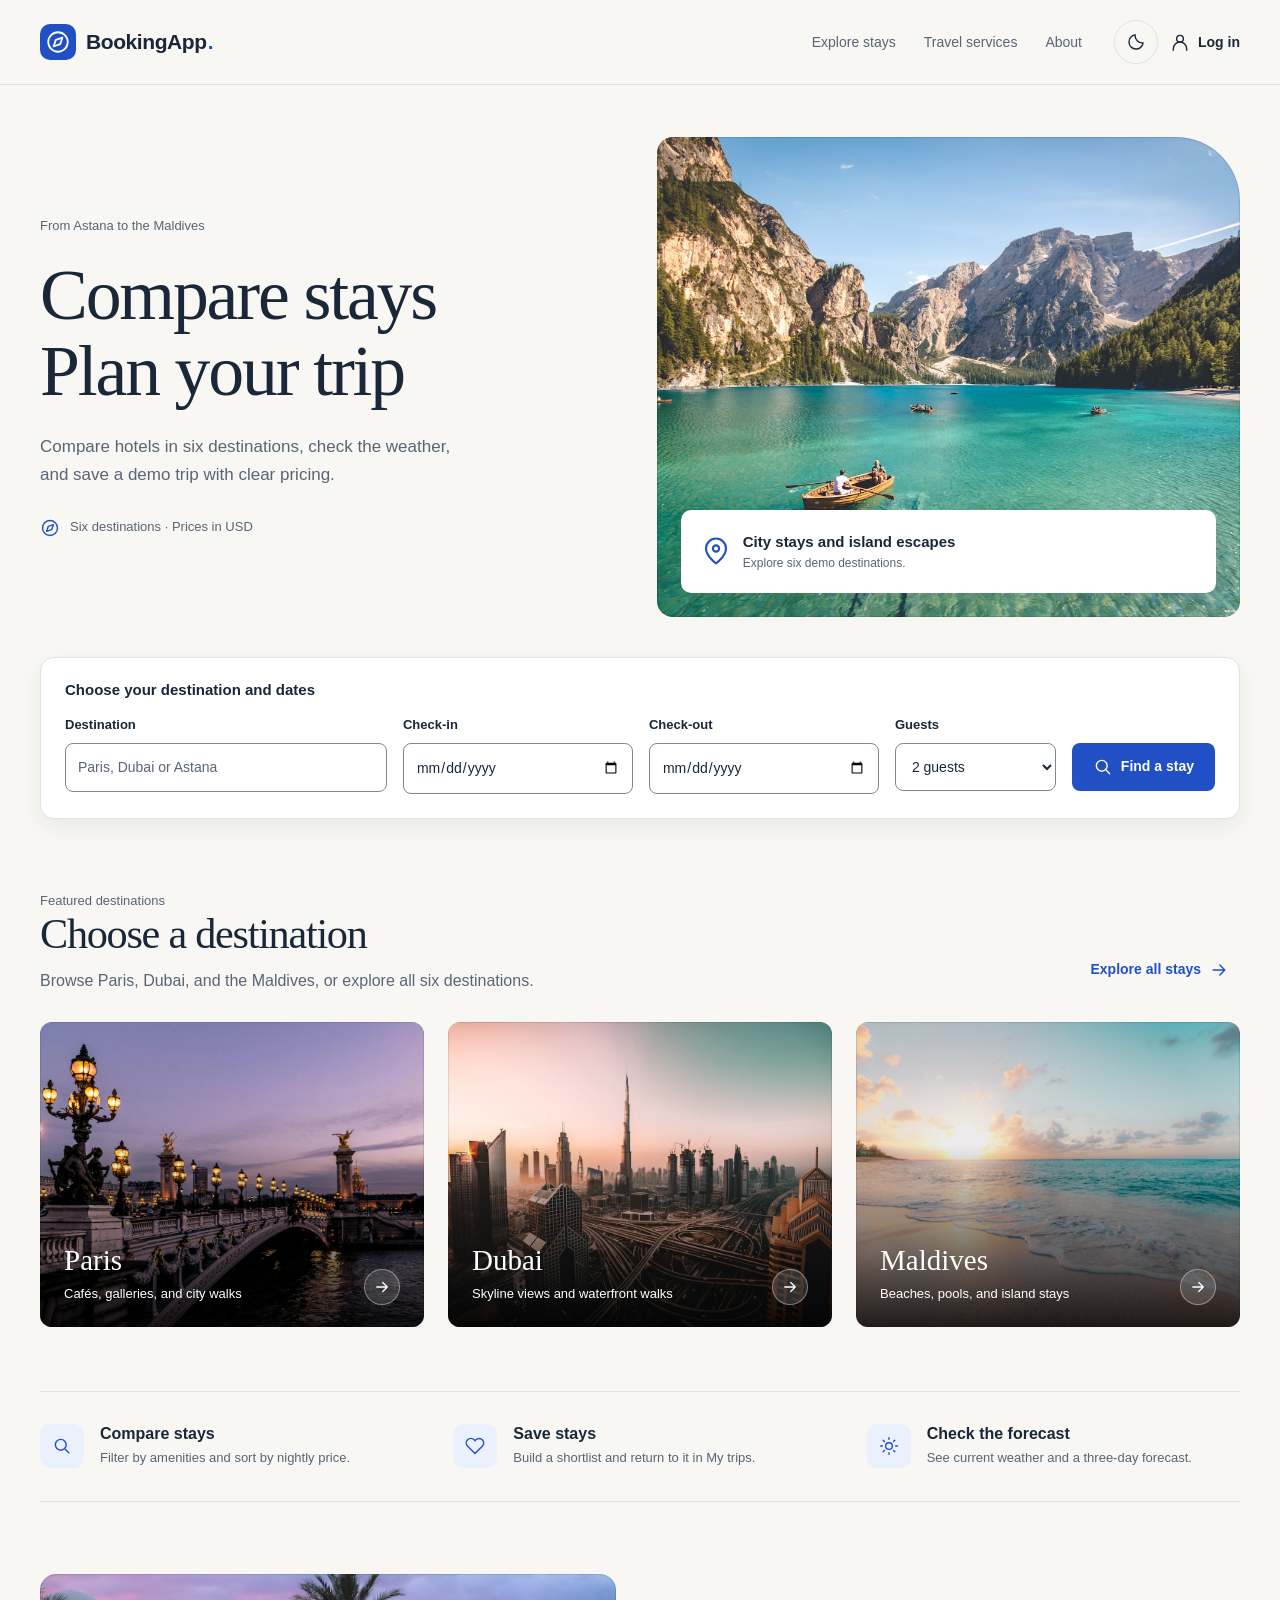
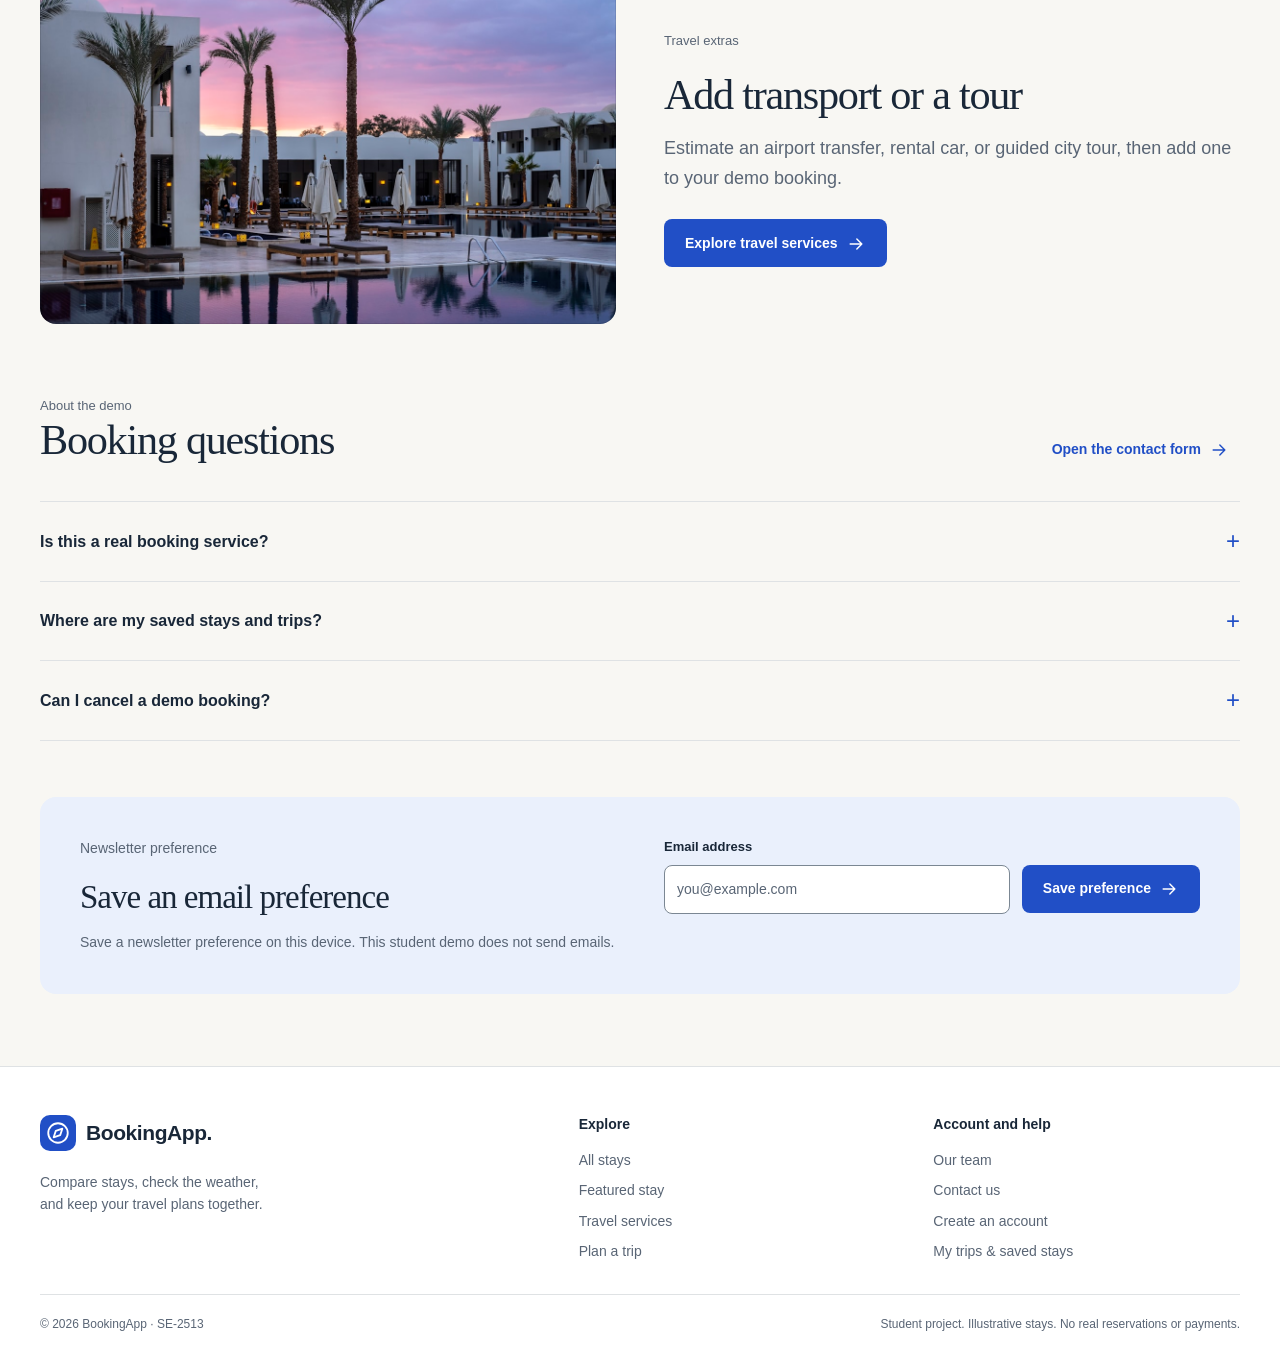
==== index.html @ 61a7ef03 "final project" ====
<!doctype html>
<html lang="en">
    <head>
        <meta charset="UTF-8" />
        <meta name="viewport" content="width=device-width, initial-scale=1" />
        <meta
            name="description"
            content="BookingApp: explore illustrative stays, compare amenities and plan your next trip. A responsive student travel project."
        />
        <meta name="theme-color" content="#214fc6" />
        <title>Compare stays and plan a trip | BookingApp</title>
        <link rel="icon" href="image/favicon.svg" type="image/svg+xml" />
        <script src="js/theme-init.js"></script>
        <link rel="stylesheet" href="css/site.css" />
        <script src="js/common.js" defer></script>
        <script src="js/hotels.js" defer></script>
        <script src="js/auth.js" defer></script>
        <script src="js/script.js" defer></script>
    </head>
    <body data-page="index">
        <a class="skip-link" href="#main-content">Skip to content</a>
        <header class="site-header">
            <div class="container header-inner">
                <a href="index.html" class="brand" aria-label="BookingApp home"
                    ><span class="brand-mark" data-icon="compass"></span>BookingApp<span
                        class="brand-dot"
                        >.</span
                    ></a
                >
                <nav id="main-nav" class="main-nav" aria-label="Main navigation">
                    <a href="search-results.html">Explore stays</a
                    ><a href="services.html">Travel services</a><a href="about.html">About</a>
                </nav>
                <div class="header-actions">
                    <button
                        id="theme-toggle"
                        class="icon-button"
                        type="button"
                        aria-label="Switch to dark mode"
                        aria-pressed="false"
                    >
                        <span data-icon="moon"></span></button
                    ><a class="account-link" href="login.html" data-account-link
                        ><span data-icon="user"></span><span>Log in</span></a
                    ><button
                        id="menu-toggle"
                        class="icon-button menu-toggle"
                        type="button"
                        aria-label="Toggle navigation"
                        aria-controls="main-nav"
                        aria-expanded="false"
                    >
                        <span data-icon="menu"></span>
                    </button>
                </div>
            </div>
        </header>
        <main id="main-content">
            <section class="container home-hero" aria-labelledby="hero-heading">
                <div class="hero-copy">
                    <p class="eyebrow">From Astana to the Maldives</p>
                    <h1 id="hero-heading">Compare stays<br />Plan your trip</h1>
                    <p class="lead">
                        Compare hotels in six destinations, check the weather, and save a demo trip
                        with clear pricing.
                    </p>
                    <div class="hero-note">
                        <span data-icon="compass"></span
                        ><span>Six destinations · Prices in USD</span>
                    </div>
                </div>
                <div class="hero-visual">
                    <img
                        class="hero-photo"
                        src="image/destination-2.jpg"
                        alt="Turquoise alpine lake framed by mountains"
                        width="600"
                        height="480"
                        fetchpriority="high"
                    />
                    <div class="hero-caption">
                        <span data-icon="pin"></span>
                        <div>
                            <strong>City stays and island escapes</strong>
                            <p>Explore six demo destinations.</p>
                        </div>
                    </div>
                </div>
            </section>
            <section class="container" aria-labelledby="find-heading">
                <div class="search-panel">
                    <h2 id="find-heading">Choose your destination and dates</h2>
                    <form id="home-search" novalidate>
                        <div class="search-grid">
                            <div class="field">
                                <label for="destination">Destination</label
                                ><input
                                    id="destination"
                                    name="destination"
                                    type="text"
                                    list="destination-options"
                                    placeholder="Paris, Dubai or Astana"
                                    autocomplete="off"
                                /><datalist id="destination-options">
                                    <option value="Astana"></option>
                                    <option value="Almaty"></option>
                                    <option value="Miami"></option>
                                    <option value="Paris"></option>
                                    <option value="Dubai"></option>
                                    <option value="Maldives"></option>
                                </datalist>
                            </div>
                            <div class="field">
                                <label for="checkin">Check-in</label
                                ><input id="checkin" name="checkin" type="date" />
                            </div>
                            <div class="field">
                                <label for="checkout">Check-out</label
                                ><input id="checkout" name="checkout" type="date" />
                            </div>
                            <div class="field">
                                <label for="guests">Guests</label
                                ><select id="guests" name="guests">
                                    <option value="1">1 guest</option>
                                    <option value="2" selected>2 guests</option>
                                    <option value="3">3 guests</option>
                                    <option value="4">4 guests</option>
                                    <option value="5">5 guests</option>
                                    <option value="6">6 guests</option>
                                </select>
                            </div>
                            <button class="button button-primary" type="submit">
                                <span data-icon="search"></span>Find a stay
                            </button>
                        </div>
                        <p class="form-status" id="home-search-status" role="status"></p>
                    </form>
                </div>
            </section>
            <section class="container destinations" aria-labelledby="destinations-heading">
                <div class="section-heading">
                    <div>
                        <p class="eyebrow">Featured destinations</p>
                        <h2 id="destinations-heading">Choose a destination</h2>
                        <p class="muted">
                            Browse Paris, Dubai, and the Maldives, or explore all six destinations.
                        </p>
                    </div>
                    <a class="button button-ghost" href="search-results.html"
                        >Explore all stays <span data-icon="arrow"></span
                    ></a>
                </div>
                <div class="grid-3">
                    <a class="destination-card" href="search-results.html?destination=Paris"
                        ><img
                            src="image/destination-4.jpg"
                            alt="Paris rooftops and streets at dusk"
                            width="400"
                            height="305"
                            loading="lazy" />
                        <div class="destination-caption">
                            <div>
                                <h3>Paris</h3>
                                <p>Cafés, galleries, and city walks</p>
                            </div>
                            <span data-icon="arrow"></span></div
                    ></a>
                    <a class="destination-card" href="search-results.html?destination=Dubai"
                        ><img
                            src="image/destination-5.jpg"
                            alt="Dubai skyline in warm evening light"
                            width="400"
                            height="305"
                            loading="lazy" />
                        <div class="destination-caption">
                            <div>
                                <h3>Dubai</h3>
                                <p>Skyline views and waterfront walks</p>
                            </div>
                            <span data-icon="arrow"></span></div
                    ></a>
                    <a class="destination-card" href="search-results.html?destination=Maldives"
                        ><img
                            src="image/destination-1.jpg"
                            alt="Sunlight over a tropical beach"
                            width="400"
                            height="305"
                            loading="lazy" />
                        <div class="destination-caption">
                            <div>
                                <h3>Maldives</h3>
                                <p>Beaches, pools, and island stays</p>
                            </div>
                            <span data-icon="arrow"></span></div
                    ></a>
                </div>
                <div class="benefits">
                    <div class="benefit">
                        <div class="benefit-icon" data-icon="search"></div>
                        <div>
                            <h3>Compare stays</h3>
                            <p>Filter by amenities and sort by nightly price.</p>
                        </div>
                    </div>
                    <div class="benefit">
                        <div class="benefit-icon" data-icon="heart"></div>
                        <div>
                            <h3>Save stays</h3>
                            <p>Build a shortlist and return to it in My trips.</p>
                        </div>
                    </div>
                    <div class="benefit">
                        <div class="benefit-icon" data-icon="sun"></div>
                        <div>
                            <h3>Check the forecast</h3>
                            <p>See current weather and a three-day forecast.</p>
                        </div>
                    </div>
                </div>
            </section>
            <section class="container story-banner" aria-labelledby="story-heading">
                <img
                    src="image/destination-8.jpg"
                    alt="A quiet resort pool surrounded by greenery"
                    width="600"
                    height="350"
                    loading="lazy"
                />
                <div>
                    <p class="eyebrow">Travel extras</p>
                    <h2 id="story-heading">Add transport or a tour</h2>
                    <p class="lead">
                        Estimate an airport transfer, rental car, or guided city tour, then add one
                        to your demo booking.
                    </p>
                    <a class="button button-primary" href="services.html"
                        >Explore travel services <span data-icon="arrow"></span
                    ></a>
                </div>
            </section>
            <section class="container" aria-labelledby="faq-heading">
                <div class="section-heading">
                    <div>
                        <p class="eyebrow">About the demo</p>
                        <h2 id="faq-heading">Booking questions</h2>
                    </div>
                    <a class="button button-ghost" href="about.html#contact"
                        >Open the contact form <span data-icon="arrow"></span
                    ></a>
                </div>
                <div class="faq-list">
                    <details>
                        <summary>Is this a real booking service?</summary>
                        <p>
                            BookingApp is a student travel project. The stays and prices are
                            illustrative. You can explore, create a local demo account and save a
                            demo trip, but no real reservation or payment is made.
                        </p>
                    </details>
                    <details>
                        <summary>Where are my saved stays and trips?</summary>
                        <p>
                            Log in and open My trips to see your saved stays and demo bookings. Your
                            data stays in this browser. Clearing browser storage removes it; it does
                            not sync between devices.
                        </p>
                    </details>
                    <details>
                        <summary>Can I cancel a demo booking?</summary>
                        <p>
                            Yes. Open your profile, find the trip and choose Cancel booking. You
                            will be asked to confirm before its status changes.
                        </p>
                    </details>
                </div>
            </section>
            <section class="container">
                <div class="newsletter">
                    <div>
                        <p class="eyebrow">Newsletter preference</p>
                        <h2>Save an email preference</h2>
                        <p>
                            Save a newsletter preference on this device. This student demo does not
                            send emails.
                        </p>
                    </div>
                    <form id="subscribe-form" novalidate>
                        <div class="inline">
                            <div class="field">
                                <label for="subscribe-email">Email address</label
                                ><input
                                    id="subscribe-email"
                                    type="text"
                                    inputmode="email"
                                    autocomplete="email"
                                    placeholder="you@example.com"
                                />
                            </div>
                            <button type="submit" class="button button-primary">
                                Save preference <span data-icon="arrow"></span>
                            </button>
                        </div>
                        <p id="subscribe-status" class="form-status" role="status"></p>
                    </form>
                </div>
            </section>
        </main>

        <footer class="site-footer">
            <div class="container">
                <div class="footer-top">
                    <div>
                        <a href="index.html" class="brand"
                            ><span class="brand-mark" data-icon="compass"></span>BookingApp.</a
                        >
                        <p>
                            Compare stays, check the weather,<br />and keep your travel plans
                            together.
                        </p>
                    </div>
                    <div class="footer-links">
                        <h3>Explore</h3>
                        <a href="search-results.html">All stays</a
                        ><a href="hotel-detail.html?hotel=grand-palace">Featured stay</a
                        ><a href="services.html">Travel services</a
                        ><a href="booking.html">Plan a trip</a>
                    </div>
                    <div class="footer-links">
                        <h3>Account and help</h3>
                        <a href="about.html">Our team</a><a href="about.html#contact">Contact us</a
                        ><a href="signup.html">Create an account</a
                        ><a href="profile.html">My trips &amp; saved stays</a>
                    </div>
                </div>
                <div class="footer-bottom">
                    <p>© 2026 BookingApp · SE-2513</p>
                    <p>Student project. Illustrative stays. No real reservations or payments.</p>
                </div>
            </div>
        </footer>
        <div id="notification" class="notification" role="status" aria-live="polite" hidden></div>
        <noscript
            ><p class="container">
                Enable JavaScript for search, accounts, and demo bookings.
            </p></noscript
        >
    </body>
</html>
---- css/site.css ----
/* BookingApp design tokens. Both modes use the same semantic palette. */
:root {
    color-scheme: light;
    --bg: #f8f7f3;
    --surface: #fff;
    --surface-soft: #eeeee7;
    --ink: #192738;
    --muted: #596575;
    --line: #dfe2e4;
    --control-line: #7b8793;
    --image-outline: #0000001a;
    --primary: #214fc6;
    --primary-hover: #183c9a;
    --on-primary: #fff;
    --tint: #eaf0fc;
    --accent: #b46538;
    --error: #b42b38;
    --success: #226644;
    --shadow: 0 8px 24px #0000000f;
    --ease: cubic-bezier(0.22, 1, 0.36, 1);
    --radius: 16px;
}
[data-theme='dark'] {
    color-scheme: dark;
    --bg: #111a25;
    --surface: #1a2736;
    --surface-soft: #223143;
    --ink: #f0f1ee;
    --muted: #b5c1cf;
    --line: #354458;
    --control-line: #7b8da3;
    --image-outline: #ffffff1a;
    --primary: #a1bbff;
    --primary-hover: #c2d2ff;
    --on-primary: #14213d;
    --tint: #263955;
    --accent: #eeb18e;
    --error: #ffabb3;
    --success: #9edab7;
    --shadow: none;
}
* {
    box-sizing: border-box;
}
html {
    scroll-behavior: smooth;
    scroll-padding-top: 96px;
}
body {
    margin: 0;
    background: var(--bg);
    color: var(--ink);
    font-family: 'Segoe UI', Arial, sans-serif;
    font-size: 16px;
    line-height: 1.6;
    -webkit-font-smoothing: antialiased;
}
button,
input,
select,
textarea {
    font: inherit;
}
button,
a,
input,
select,
summary {
    touch-action: manipulation;
}
a {
    color: var(--primary);
    text-underline-offset: 4px;
}
@media (hover: hover) {
    a:hover {
        text-decoration-thickness: 2px;
    }
}
button {
    cursor: pointer;
}
button:disabled {
    cursor: wait;
    opacity: 0.65;
}
img {
    display: block;
    max-width: 100%;
    height: auto;
}
svg {
    flex-shrink: 0;
}
h1,
h2,
h3,
p {
    margin: 0 0 16px;
}
h1,
h2 {
    font-family: Georgia, 'Times New Roman', serif;
    font-weight: 400;
    letter-spacing: -0.03em;
    line-height: 1.1;
}
h1,
h2 {
    text-wrap: balance;
}
b,
strong {
    font-weight: 600;
}
h1 {
    font-size: clamp(40px, 5.1vw, 72px);
}
h2 {
    font-size: clamp(30px, 3.3vw, 45px);
}
h3 {
    font-size: 20px;
    font-weight: 600;
    line-height: 1.3;
    letter-spacing: 0;
}
p:last-child {
    margin-bottom: 0;
}
ul {
    padding-left: 24px;
}
small,
.small {
    font-size: 13px;
}
.icon {
    width: 20px;
    height: 20px;
    vertical-align: middle;
}
a:focus-visible,
button:focus-visible,
input:focus-visible,
textarea:focus-visible,
select:focus-visible,
summary:focus-visible {
    outline: 3px solid var(--primary);
    outline-offset: 4px;
}
[hidden] {
    display: none !important;
}
.container {
    width: min(1200px, calc(100% - 64px));
    margin-inline: auto;
}
.section {
    padding-block: 64px;
}
.stack {
    display: flex;
    flex-direction: column;
    gap: 24px;
}
.stack > * {
    margin-block: 0;
}
.inline {
    display: flex;
    align-items: center;
    gap: 12px;
    flex-wrap: wrap;
}
.muted,
.lead {
    color: var(--muted);
}
.lead {
    font-size: 18px;
    line-height: 1.65;
    max-width: 660px;
}
.eyebrow {
    display: flex;
    align-items: center;
    gap: 8px;
    font-size: 13px;
    font-weight: 500;
    letter-spacing: 0;
    color: var(--muted);
    margin-bottom: 20px;
}
.page-heading {
    padding: 56px 0 40px;
}
.page-heading h1 {
    margin-bottom: 20px;
}
.section-heading {
    display: flex;
    align-items: end;
    justify-content: space-between;
    gap: 24px;
    margin-bottom: 28px;
}
.section-heading h2 {
    margin-bottom: 10px;
}
.section-heading p {
    margin: 0;
}
.grid-2 {
    display: grid;
    grid-template-columns: repeat(2, minmax(0, 1fr));
    gap: 24px;
}
.grid-3 {
    display: grid;
    grid-template-columns: repeat(3, minmax(0, 1fr));
    gap: 24px;
}
.split-layout {
    display: grid;
    grid-template-columns: minmax(0, 1fr) 340px;
    gap: 32px;
    align-items: start;
}
.sidebar {
    position: sticky;
    top: 110px;
}
.card,
.panel {
    background: var(--surface);
    border: 1px solid var(--line);
    border-radius: var(--radius);
}
.panel {
    padding: 28px;
}
.card {
    overflow: hidden;
}
.image-cover {
    width: 100%;
    height: 260px;
    object-fit: cover;
}
.divider {
    height: 1px;
    background: var(--line);
    border: 0;
    margin: 28px 0;
}
.badge,
.pill {
    display: inline-flex;
    align-items: center;
    gap: 6px;
    font-size: 12px;
    font-weight: 600;
    padding: 6px 10px;
    border-radius: 6px;
    background: var(--tint);
    color: var(--primary);
}
.button {
    display: inline-flex;
    align-items: center;
    justify-content: center;
    gap: 8px;
    min-height: 48px;
    padding: 12px 20px;
    border: 1px solid transparent;
    border-radius: 8px;
    font-size: 14px;
    font-weight: 600;
    text-decoration: none;
    line-height: 1.4;
    transition:
        background-color 150ms var(--ease),
        color 150ms var(--ease),
        border-color 150ms var(--ease);
    cursor: pointer;
}
@media (hover: hover) {
    .button:hover {
        text-decoration: none;
    }
}
.button-primary {
    background: var(--primary);
    color: var(--on-primary);
}
@media (hover: hover) {
    .button-primary:hover {
        background: var(--primary-hover);
    }
}
.button-secondary {
    border-color: var(--line);
    background: var(--surface);
    color: var(--ink);
}
@media (hover: hover) {
    .button-secondary:hover {
        border-color: var(--primary);
        color: var(--primary);
    }
}
.button-ghost {
    color: var(--primary);
    background: transparent;
    padding-inline: 10px;
}
@media (hover: hover) {
    .button-ghost:hover {
        background: var(--tint);
    }
}
.button-small {
    min-height: 44px;
    padding: 8px 16px;
}
.button-full {
    width: 100%;
}
.icon-button {
    display: inline-flex;
    align-items: center;
    justify-content: center;
    width: 44px;
    height: 44px;
    padding: 10px;
    color: var(--ink);
    background: transparent;
    border: 1px solid var(--line);
    border-radius: 50%;
    transition:
        background-color 150ms var(--ease),
        color 150ms var(--ease);
}
@media (hover: hover) {
    .icon-button:hover {
        background: var(--tint);
        color: var(--primary);
    }
}
.is-saved .icon {
    fill: currentColor;
}
.skip-link {
    position: fixed;
    left: 20px;
    top: -90px;
    z-index: 100;
    padding: 12px 20px;
    background: var(--primary);
    color: var(--on-primary);
    border-radius: 6px;
}
.skip-link:focus {
    top: 10px;
}
/* Shared navigation and footer */
.site-header {
    position: sticky;
    top: 0;
    z-index: 40;
    background: var(--bg);
    border-bottom: 1px solid var(--line);
}
.header-inner {
    height: 84px;
    display: flex;
    align-items: center;
    gap: 32px;
}
.brand {
    display: inline-flex;
    align-items: center;
    gap: 10px;
    font-size: 21px;
    font-weight: 600;
    letter-spacing: -0.02em;
    color: var(--ink);
    text-decoration: none;
    white-space: nowrap;
}
.brand-mark {
    display: grid;
    place-items: center;
    width: 36px;
    height: 36px;
    background: #214fc6;
    color: white;
    border-radius: 10px;
}
.brand-mark .icon {
    width: 26px;
    height: 26px;
}
.main-nav {
    display: flex;
    align-items: center;
    gap: 28px;
    margin-left: auto;
}
.main-nav > a {
    position: relative;
    padding-block: 28px;
    font-size: 14px;
    font-weight: 500;
    color: var(--muted);
    text-decoration: none;
}
.main-nav > a[aria-current='page'] {
    color: var(--ink);
}
.main-nav > a[aria-current='page']:after {
    position: absolute;
    content: '';
    height: 2px;
    bottom: 19px;
    left: 0;
    right: 0;
    background: var(--primary);
}
.header-actions {
    display: flex;
    align-items: center;
    gap: 12px;
}
.account-link {
    display: flex;
    align-items: center;
    gap: 8px;
    color: var(--ink);
    font-size: 14px;
    font-weight: 600;
    text-decoration: none;
    padding: 10px 0;
}
.menu-toggle {
    display: none;
}
.site-footer {
    margin-top: 72px;
    border-top: 1px solid var(--line);
    padding: 48px 0 24px;
    background: var(--surface);
}
.footer-top {
    display: grid;
    grid-template-columns: 1.6fr 1fr 1fr;
    gap: 48px;
}
.footer-top .brand {
    margin-bottom: 20px;
}
.footer-top p {
    font-size: 14px;
    max-width: 340px;
    color: var(--muted);
}
.footer-links {
    display: flex;
    flex-direction: column;
    align-items: start;
    gap: 8px;
}
.footer-links h3 {
    font-size: 14px;
    margin-bottom: 8px;
}
.footer-links a {
    font-size: 14px;
    color: var(--muted);
    text-decoration: none;
}
@media (hover: hover) {
    .footer-links a:hover {
        color: var(--primary);
    }
}
.footer-bottom {
    border-top: 1px solid var(--line);
    margin-top: 32px;
    padding-top: 20px;
    display: flex;
    justify-content: space-between;
    gap: 16px;
    font-size: 12px;
    color: var(--muted);
}
.footer-bottom p {
    margin: 0;
}
.notification {
    display: flex;
    align-items: center;
    gap: 12px;
    position: fixed;
    bottom: 24px;
    left: 50%;
    transform: translateX(-50%);
    z-index: 100;
    max-width: min(520px, calc(100% - 32px));
    width: max-content;
    background: var(--ink);
    color: var(--bg);
    border: 1px solid var(--line);
    box-shadow: var(--shadow);
    padding: 16px 24px;
    border-radius: 12px;
    font-size: 14px;
}
.notification-message {
    overflow-wrap: anywhere;
}
.notification-dismiss {
    flex-shrink: 0;
    min-height: 44px;
    padding: 8px 12px;
    border: 1px solid currentColor;
    border-radius: 8px;
    background: transparent;
    color: inherit;
    font-size: 13px;
}
.notification-dismiss:focus-visible {
    outline-color: currentColor;
}
.notification[data-type='error'] {
    background: var(--error);
    color: var(--bg);
}
img:not([src$='.svg']) {
    outline: 1px solid var(--image-outline);
    outline-offset: -1px;
}
/* Home */
.home-hero {
    display: grid;
    grid-template-columns: 1fr 1.04fr;
    gap: 56px;
    align-items: center;
    padding: 52px 0 40px;
}
.hero-copy {
    padding: 20px 0;
}
.hero-copy h1 {
    font-size: clamp(48px, 5.6vw, 80px);
    margin-bottom: 24px;
    line-height: 1.06;
}
.hero-copy .lead {
    font-size: 17px;
    max-width: 420px;
}
.hero-note {
    display: flex;
    align-items: center;
    gap: 10px;
    font-size: 13px;
    color: var(--muted);
    margin-top: 28px;
}
.hero-note .icon {
    color: var(--primary);
}
.hero-visual {
    position: relative;
    min-width: 0;
}
.hero-photo {
    width: 100%;
    height: 480px;
    object-fit: cover;
    border-radius: 16px 64px 16px 16px;
}
.hero-caption {
    position: absolute;
    bottom: 24px;
    left: 24px;
    right: 24px;
    display: flex;
    align-items: center;
    gap: 12px;
    padding: 20px 20px;
    border-radius: 10px;
    background: #fff;
    color: #192738;
    box-shadow: 0 8px 24px #0002;
}
.hero-caption p {
    margin: 0;
    font-size: 12px;
    color: #596575;
}
.hero-caption strong {
    display: block;
    font-weight: 600;
    font-size: 15px;
}
.hero-caption .icon {
    width: 30px;
    height: 30px;
    color: #214fc6;
}
.search-panel {
    position: relative;
    padding: 24px;
    background: var(--surface);
    border: 1px solid var(--line);
    border-radius: 14px;
    box-shadow: var(--shadow);
}
.search-panel > h2 {
    font-family: inherit;
    letter-spacing: 0;
    font-size: 15px;
    font-weight: 600;
    margin: 0 0 16px;
}
.search-grid {
    display: grid;
    grid-template-columns: 1.4fr 1fr 1fr 0.7fr auto;
    gap: 16px;
    align-items: start;
}
.search-grid .button {
    margin-top: 28px;
    min-height: 48px;
}
.field {
    min-width: 0;
}
.field > label,
.field > legend {
    display: block;
    font-size: 13px;
    font-weight: 600;
    margin-bottom: 8px;
}
.field input:not([type='checkbox']):not([type='radio']),
.field select,
.field textarea {
    width: 100%;
    min-width: 0;
    min-height: 48px;
    padding: 12px 12px;
    border: 1px solid var(--control-line);
    border-radius: 8px;
    background: var(--surface);
    color: var(--ink);
    font-size: 14px;
}
.field input::placeholder,
.field textarea::placeholder {
    color: var(--muted);
    opacity: 1;
}
.field textarea {
    resize: vertical;
    min-height: 120px;
}
.field input[aria-invalid='true'],
.field textarea[aria-invalid='true'],
.field select[aria-invalid='true'] {
    border-color: var(--error);
}
.field small,
.field .help {
    display: block;
    color: var(--muted);
    font-size: 12px;
    margin-top: 6px;
}
.field-error {
    font-size: 12px;
    color: var(--error);
    margin: 6px 0 0;
    line-height: 1.5;
}
.field-grid {
    display: grid;
    grid-template-columns: repeat(2, minmax(0, 1fr));
    gap: 20px;
}
.form-status {
    font-size: 14px;
    margin-top: 16px;
    overflow-wrap: anywhere;
}
.form-status:empty {
    display: none;
}
.form-status.error,
.form-status[data-type='error'] {
    color: var(--error);
}
.form-status.success,
.form-status[data-type='success'] {
    color: var(--success);
}
fieldset {
    min-width: 0;
    border: 0;
    padding: 0;
    margin: 0;
}
input[type='checkbox'],
input[type='radio'] {
    width: 18px;
    height: 18px;
    accent-color: var(--primary);
    vertical-align: middle;
    margin: 0 8px 0 0;
    flex-shrink: 0;
}
.check-row {
    display: flex;
    align-items: flex-start;
    font-size: 14px;
    gap: 0;
}
.check-row input {
    margin-top: 4px;
}
.destinations {
    padding-top: 72px;
}
.destination-card {
    position: relative;
    display: block;
    border-radius: 12px;
    overflow: hidden;
    color: white;
    height: 305px;
}
.destination-card img {
    width: 100%;
    height: 100%;
    object-fit: cover;
}
.destination-card:after {
    content: '';
    position: absolute;
    inset: 40% 0 0;
    background: linear-gradient(transparent, #000000d9);
}
.destination-card .icon {
    transition: background-color 150ms var(--ease);
}
@media (hover: hover) {
    .destination-card:hover .icon {
        background: #ffffff40;
    }
}
.destination-caption {
    position: absolute;
    bottom: 22px;
    left: 24px;
    right: 24px;
    z-index: 1;
    display: flex;
    align-items: end;
    justify-content: space-between;
}
.destination-caption h3 {
    font-family: Georgia, serif;
    font-size: 29px;
    font-weight: 400;
    margin: 0 0 4px;
}
.destination-caption p {
    font-size: 13px;
    margin: 0;
    color: #fff;
}
.destination-caption .icon {
    background: #ffffff25;
    width: 36px;
    height: 36px;
    padding: 8px;
    border: 1px solid #ffffff60;
    border-radius: 50%;
}
.benefits {
    display: grid;
    grid-template-columns: repeat(3, minmax(0, 1fr));
    gap: 40px;
    border-block: 1px solid var(--line);
    padding: 32px 0;
    margin-top: 64px;
}
.benefit {
    display: flex;
    align-items: start;
    gap: 16px;
}
.benefit-icon {
    display: grid;
    place-items: center;
    width: 44px;
    height: 44px;
    background: var(--tint);
    color: var(--primary);
    border-radius: 10px;
    flex-shrink: 0;
}
.benefit h3 {
    font-size: 16px;
    margin: 0 0 4px;
}
.benefit p {
    font-size: 13px;
    color: var(--muted);
}
.story-banner {
    display: grid;
    grid-template-columns: 1fr 1fr;
    gap: 48px;
    align-items: center;
    padding-block: 72px;
}
.story-banner img {
    height: 350px;
    width: 100%;
    object-fit: cover;
    border-radius: 16px;
}
.story-banner h2 {
    max-width: 460px;
}
.story-banner .button {
    margin-top: 10px;
}
.faq-list {
    border-top: 1px solid var(--line);
}
details {
    border-bottom: 1px solid var(--line);
    padding: 20px 0;
}
summary {
    cursor: pointer;
    font-weight: 600;
    list-style: none;
    display: flex;
    align-items: center;
    justify-content: space-between;
    gap: 20px;
    font-size: 16px;
}
summary:after {
    content: '+';
    font-size: 24px;
    color: var(--primary);
    font-weight: 400;
}
details[open] summary:after {
    content: '−';
}
details p {
    margin-top: 16px;
    color: var(--muted);
    font-size: 14px;
    max-width: 800px;
}
summary::-webkit-details-marker {
    display: none;
}
.newsletter {
    display: grid;
    grid-template-columns: 1fr 1fr;
    align-items: start;
    gap: 48px;
    padding: 40px;
    background: var(--tint);
    border-radius: 16px;
    margin-top: 56px;
}
.newsletter h2 {
    font-size: 33px;
}
.newsletter .inline {
    align-items: start;
    flex-wrap: nowrap;
}
.newsletter .field {
    flex: 1;
}
.newsletter .button {
    margin-top: 28px;
}
.newsletter p {
    font-size: 14px;
    color: var(--muted);
}
/* Search and listing cards */
.search-layout {
    display: grid;
    grid-template-columns: 250px minmax(0, 1fr);
    gap: 32px;
    align-items: start;
}
.filter-panel {
    position: sticky;
    top: 110px;
    display: flex;
    flex-direction: column;
    gap: 24px;
    padding: 24px;
}
.filter-panel h2 {
    font-family: inherit;
    font-size: 18px;
    font-weight: 600;
    letter-spacing: 0;
    margin: 0;
}
.filter-panel fieldset {
    border-top: 1px solid var(--line);
    padding-top: 20px;
}
.filter-panel legend {
    font-size: 13px;
    font-weight: 600;
    margin-bottom: 12px;
}
.filter-panel label.check-row {
    margin-bottom: 10px;
}
.filter-panel .button {
    width: 100%;
}
.results-toolbar {
    display: flex;
    align-items: end;
    justify-content: space-between;
    gap: 20px;
    margin-bottom: 24px;
}
.results-toolbar h2 {
    font-family: inherit;
    font-size: 20px;
    font-weight: 600;
    letter-spacing: 0;
    margin: 0;
}
.results-toolbar .field {
    width: 170px;
}
.hotel-grid {
    display: grid;
    grid-template-columns: repeat(2, minmax(0, 1fr));
    gap: 24px;
}
.stay-image {
    position: relative;
    height: 220px;
    overflow: hidden;
}
.stay-image > a:focus-visible {
    outline-offset: -4px;
}
.stay-image > a {
    display: block;
    height: 100%;
}
.stay-image img {
    width: 100%;
    height: 100%;
    object-fit: cover;
}
.stay-image .badge {
    position: absolute;
    left: 16px;
    top: 16px;
    background: #fff;
    color: #192738;
}
.stay-image .favorite-button {
    position: absolute;
    right: 14px;
    top: 14px;
    background: #fff;
    color: #192738;
    border-color: #fff;
}
.favorite-button[aria-pressed='true'] {
    color: #214fc6;
}
.favorite-button[aria-pressed='true'] svg {
    fill: currentColor;
}
.stay-body {
    padding: 24px;
}
.stay-location {
    display: flex;
    align-items: center;
    gap: 6px;
    font-size: 12px;
    color: var(--muted);
    margin-bottom: 8px;
}
.stay-location .icon {
    width: 16px;
    height: 16px;
}
.stay-body h3 {
    font-size: 20px;
    margin-bottom: 10px;
}
.stay-body h3 a {
    color: var(--ink);
    text-decoration: none;
}
.stay-body .description {
    font-size: 13px;
    color: var(--muted);
    min-height: 42px;
}
.stay-amenities {
    display: flex;
    gap: 8px;
    flex-wrap: wrap;
    font-size: 12px;
    color: var(--muted);
    margin-block: 16px;
}
.stay-amenities span {
    border: 1px solid var(--line);
    padding: 4px 8px;
    border-radius: 4px;
}
.stay-bottom {
    border-top: 1px solid var(--line);
    padding-top: 16px;
    display: flex;
    align-items: center;
    justify-content: space-between;
    gap: 10px;
}
.price,
.weather-temperature,
.forecast-grid,
.estimate-total,
.booking-summary,
.booking-record dl,
.booking-summary-total {
    font-variant-numeric: tabular-nums;
}
.price {
    font-weight: 600;
    font-size: 24px;
    letter-spacing: 0;
}
.price small {
    font-size: 12px;
    color: var(--muted);
    font-weight: 400;
    letter-spacing: 0;
}
.empty-state {
    padding: 44px 24px;
    text-align: center;
    border: 1px dashed var(--line);
    border-radius: 14px;
    background: var(--surface);
}
.empty-state h2,
.empty-state h3 {
    margin-bottom: 12px;
}
.empty-state p {
    color: var(--muted);
    max-width: 480px;
    margin: 0 auto 20px;
}
.results-note {
    margin-top: 20px;
    color: var(--muted);
    font-size: 12px;
}
.search-suggestions {
    position: absolute;
    list-style: none;
    background: var(--surface);
    border: 1px solid var(--line);
    border-radius: 8px;
    margin: 4px 0 0;
    padding: 4px;
    z-index: 5;
    width: 100%;
    box-shadow: var(--shadow);
}
.search-suggestions button {
    border: 0;
    background: transparent;
    color: var(--ink);
    padding: 8px;
    width: 100%;
    text-align: left;
}
@media (hover: hover) {
    .search-suggestions button:hover {
        background: var(--tint);
    }
}
mark {
    background: #fae6b1;
    color: #38250b;
    border-radius: 2px;
}
/* Account, booking and detail layouts */
.auth-layout {
    display: grid;
    grid-template-columns: 1fr 1fr;
    gap: 72px;
    align-items: start;
    padding-block: 60px;
}
.auth-aside {
    position: sticky;
    top: 125px;
}
.auth-aside h1 {
    font-size: clamp(40px, 4.5vw, 65px);
}
.auth-aside img {
    margin-top: 24px;
    width: 100%;
    height: 300px;
    object-fit: cover;
    border-radius: 16px;
}
.auth-panel {
    padding: 32px;
    border: 1px solid var(--line);
    background: var(--surface);
    border-radius: 16px;
}
.auth-panel h2 {
    font-size: 30px;
}
.auth-panel form,
.auth-panel .stack {
    display: flex;
    flex-direction: column;
    gap: 20px;
}
.auth-panel form .form-status {
    margin: 0;
}
.password-wrap,
.password-field {
    position: relative;
    display: flex;
    align-items: center;
    gap: 8px;
}
.password-wrap input,
.password-field input {
    flex: 1;
}
.password-wrap button,
.password-field button {
    flex-shrink: 0;
}
.auth-note,
.demo-note {
    font-size: 12px;
    color: var(--muted);
    border-top: 1px solid var(--line);
    padding-top: 16px;
    margin-top: 24px;
}
.profile-header {
    display: flex;
    align-items: end;
    justify-content: space-between;
    gap: 24px;
}
.profile-layout {
    display: grid;
    grid-template-columns: 300px minmax(0, 1fr);
    gap: 32px;
    align-items: start;
}
.profile-layout .panel {
    position: sticky;
    top: 110px;
}
.profile-layout h2 {
    font-size: 30px;
}
.profile-layout form {
    display: flex;
    flex-direction: column;
    gap: 16px;
}
.booking-record {
    padding: 24px;
    border: 1px solid var(--line);
    border-radius: 12px;
    background: var(--surface);
    margin-bottom: 16px;
}
.booking-record h3 {
    font-size: 20px;
}
.booking-record dl,
.booking-summary {
    display: grid;
    grid-template-columns: 1fr 1fr;
    gap: 10px 20px;
    font-size: 14px;
}
.booking-record dt,
.booking-summary dt {
    color: var(--muted);
}
.booking-record dd,
.booking-summary dd {
    margin: 0;
    text-align: right;
    overflow-wrap: anywhere;
}
.booking-record .inline {
    margin-top: 16px;
}
.hotel-gallery {
    display: grid;
    grid-template-columns: 2fr 1fr;
    grid-template-rows: 210px 210px;
    gap: 16px;
    margin-bottom: 36px;
}
.hotel-gallery img {
    width: 100%;
    height: 100%;
    object-fit: cover;
    border-radius: 12px;
}
.hotel-gallery img:first-child {
    grid-row: 1/3;
}
.hotel-title-row {
    display: flex;
    justify-content: space-between;
    align-items: end;
    gap: 24px;
}
.amenity-list {
    list-style: none;
    padding: 0;
    display: grid;
    grid-template-columns: 1fr 1fr;
    gap: 16px;
}
.amenity-list li {
    display: flex;
    gap: 10px;
    font-size: 14px;
}
.amenity-list .icon {
    color: var(--primary);
}
.weather-card {
    background: var(--tint);
    border: 1px solid var(--line);
    border-radius: 14px;
    padding: 24px;
}
.weather-card h2,
.weather-card h3 {
    font-family: inherit;
    font-size: 19px;
    font-weight: 600;
    letter-spacing: 0;
}
.weather-current {
    display: flex;
    align-items: center;
    justify-content: space-between;
    gap: 16px;
    margin-block: 20px;
}
.weather-temperature {
    font-size: 42px;
    font-weight: 600;
    letter-spacing: -0.02em;
}
.forecast-grid {
    display: grid;
    grid-template-columns: repeat(3, minmax(0, 1fr));
    gap: 10px;
}
.forecast-grid > * {
    padding: 12px 8px;
    border-radius: 8px;
    text-align: center;
    background: var(--surface);
    font-size: 12px;
}
.forecast-grid strong {
    display: block;
    font-size: 15px;
    margin-block: 4px;
}
.weather-attribution {
    margin-top: 16px;
    font-size: 12px;
    color: var(--muted);
}
.step-list {
    display: flex;
    gap: 10px;
    list-style: none;
    padding: 0;
    margin: 0 0 32px;
    counter-reset: step;
}
.step-list li {
    flex: 1;
    padding: 12px;
    border-bottom: 2px solid var(--line);
    font-size: 13px;
    color: var(--muted);
}
.step-list li[aria-current='step'],
.step-list li.active {
    border-color: var(--primary);
    color: var(--primary);
    font-weight: 600;
}
.booking-step {
    display: flex;
    flex-direction: column;
    gap: 24px;
}
.booking-step legend {
    font-family: Georgia, serif;
    font-size: 30px;
    margin-bottom: 20px;
}
.booking-actions {
    display: flex;
    align-items: center;
    justify-content: space-between;
    gap: 16px;
    margin-top: 28px;
    flex-wrap: wrap;
}
.booking-side-image {
    width: 100%;
    height: 180px;
    object-fit: cover;
    border-radius: 10px;
    margin-bottom: 20px;
}
.booking-summary-total {
    border-top: 1px solid var(--line);
    padding-top: 16px;
    margin-top: 16px;
    display: flex;
    justify-content: space-between;
    font-size: 21px;
    font-weight: 600;
}
.booking-complete {
    background: var(--tint);
    padding: 36px;
    border-radius: 14px;
}
.status-cancelled {
    color: var(--muted);
}
.status-confirmed {
    color: var(--success);
}
/* Team and services */
.team-card {
    background: var(--surface);
    border: 1px solid var(--line);
    border-radius: 14px;
    overflow: hidden;
}
.team-card img {
    width: 100%;
    height: 280px;
    object-fit: cover;
}
.team-card:first-child img {
    object-position: center 18%;
}
.team-card .team-content,
.team-card .card-body {
    padding: 24px;
}
.team-card h3 {
    font-size: 19px;
}
.team-card p {
    font-size: 14px;
    color: var(--muted);
}
.team-card .role {
    color: var(--primary);
    font-size: 12px;
    font-weight: 600;
}
.service-card {
    border: 1px solid var(--line);
    background: var(--surface);
    border-radius: 14px;
    overflow: hidden;
}
.service-card img {
    width: 100%;
    height: 210px;
    object-fit: cover;
}
.service-card .card-body,
.service-card .service-content {
    padding: 24px;
}
.service-card h2,
.service-card h3 {
    font-family: inherit;
    font-size: 22px;
    font-weight: 600;
    letter-spacing: 0;
}
.service-card p {
    font-size: 14px;
    color: var(--muted);
}
.service-card .price {
    font-size: 25px;
}
.contact-layout {
    display: grid;
    grid-template-columns: 0.8fr 1.2fr;
    gap: 72px;
}
.contact-layout form {
    display: flex;
    flex-direction: column;
    gap: 20px;
}
.service-estimate-result {
    background: var(--tint);
    padding: 24px;
    border-radius: 12px;
    margin-top: 24px;
}
.estimate-total {
    font-size: 36px;
    font-weight: 600;
}
.spinner {
    display: inline-block;
    width: 18px;
    height: 18px;
    border: 2px solid currentColor;
    border-right-color: transparent;
    border-radius: 50%;
    animation: spin 0.7s linear infinite;
}
.breadcrumb {
    display: flex;
    gap: 8px;
    align-items: center;
    font-size: 13px;
    color: var(--muted);
    margin-bottom: 24px;
}
.breadcrumb a {
    text-decoration: none;
}
.loading-state {
    padding: 20px 0;
    color: var(--muted);
}
@keyframes spin {
    to {
        transform: rotate(360deg);
    }
}
@keyframes reveal {
    from {
        opacity: 0;
        transform: translateY(8px);
    }
    to {
        opacity: 1;
        transform: none;
    }
}
@media (prefers-reduced-motion: no-preference) {
    .button,
    .icon-button {
        transition:
            background-color 150ms var(--ease),
            color 150ms var(--ease),
            border-color 150ms var(--ease),
            transform 150ms ease-out;
    }
    .button:not(:disabled):active,
    .icon-button:not(:disabled):active {
        transform: scale(0.96);
    }
    .booking-step:not([hidden]) {
        animation: reveal 200ms var(--ease);
    }
}
.theme-changing *,
.theme-changing *::before,
.theme-changing *::after {
    transition: none !important;
}
@media (min-width: 1440px) {
    .container {
        width: 1200px;
    }
}
@media (max-width: 1100px) {
    .header-inner {
        gap: 20px;
    }
    .main-nav {
        gap: 20px;
    }
    .hero-copy h1 {
        font-size: 60px;
    }
    .home-hero {
        gap: 32px;
    }
    .hero-photo {
        height: 430px;
    }
    .search-grid {
        grid-template-columns: 1.3fr 1fr 1fr;
    }
    .search-grid .button {
        grid-column: 3;
        margin-top: 28px;
    }
    .search-grid .field:nth-child(4) {
        grid-column: 1/3;
    }
    .auth-layout {
        gap: 40px;
    }
    .split-layout {
        grid-template-columns: minmax(0, 1fr) 300px;
    }
    .hotel-grid {
        gap: 20px;
    }
    .stay-body {
        padding: 20px;
    }
    .stay-bottom {
        flex-wrap: wrap;
    }
    .profile-layout {
        grid-template-columns: 270px minmax(0, 1fr);
    }
}
@media (max-width: 800px) {
    .container {
        width: calc(100% - 40px);
    }
    .header-inner {
        height: 72px;
    }
    .header-actions {
        margin-left: auto;
    }
    .menu-toggle {
        display: flex;
    }
    .main-nav {
        display: none;
        position: absolute;
        top: 72px;
        left: 0;
        right: 0;
        margin: 0;
        padding: 16px 20px;
        background: var(--surface);
        border-bottom: 1px solid var(--line);
        box-shadow: var(--shadow);
        max-height: calc(100dvh - 72px);
        overflow-y: auto;
        overscroll-behavior: contain;
    }
    .main-nav.is-open {
        display: flex;
        flex-direction: column;
        align-items: stretch;
        gap: 0;
    }
    .main-nav > a {
        padding: 16px;
    }
    .main-nav > a[aria-current='page']:after {
        display: none;
    }
    .home-hero {
        gap: 24px;
        padding-top: 32px;
    }
    .hero-copy h1 {
        font-size: 48px;
    }
    .hero-photo {
        height: 400px;
        border-radius: 16px 48px 16px 16px;
    }
    .hero-caption {
        left: 14px;
        right: 14px;
        bottom: 14px;
        padding: 12px;
    }
    .hero-caption strong {
        font-size: 13px;
    }
    .hero-caption p {
        font-size: 12px;
    }
    .hero-note {
        font-size: 12px;
    }
    .grid-3 {
        gap: 20px;
    }
    .destination-card {
        height: 260px;
    }
    .destination-caption {
        left: 18px;
        right: 18px;
        bottom: 18px;
    }
    .destination-caption h3 {
        font-size: 25px;
    }
    .benefits {
        gap: 20px;
    }
    .benefit {
        display: block;
    }
    .benefit-icon {
        margin-bottom: 12px;
    }
    .story-banner {
        gap: 32px;
    }
    .newsletter {
        gap: 24px;
        padding: 28px;
    }
    .newsletter .inline {
        flex-direction: column;
    }
    .newsletter .inline > * {
        width: 100%;
    }
    .newsletter .button {
        margin: 0;
    }
    .search-layout {
        grid-template-columns: 210px minmax(0, 1fr);
        gap: 20px;
    }
    .hotel-grid {
        grid-template-columns: 1fr;
    }
    .split-layout {
        grid-template-columns: 1fr;
    }
    .sidebar {
        position: static;
    }
    .auth-layout {
        gap: 32px;
    }
    .auth-panel {
        padding: 24px;
    }
    .field-grid {
        gap: 16px;
    }
    .profile-layout {
        grid-template-columns: 1fr;
    }
    .profile-layout .panel {
        position: static;
    }
    .contact-layout {
        gap: 36px;
    }
    .team-card img {
        height: 220px;
    }
    .footer-top {
        gap: 32px;
    }
    .hotel-gallery {
        grid-template-rows: 160px 160px;
    }
}
@media (max-width: 600px) {
    .container {
        width: calc(100% - 32px);
    }
    h1 {
        font-size: 42px;
    }
    h2 {
        font-size: 33px;
    }
    .section {
        padding-block: 40px;
    }
    .page-heading {
        padding: 36px 0 28px;
    }
    .lead {
        font-size: 16px;
    }
    .brand {
        font-size: 18px;
    }
    .brand-mark {
        width: 32px;
        height: 32px;
    }
    .header-inner {
        gap: 8px;
    }
    .header-actions {
        gap: 4px;
    }
    .account-link span {
        display: none;
    }
    .account-link {
        justify-content: center;
        width: 44px;
        min-height: 44px;
    }
    .icon-button {
        width: 44px;
        height: 44px;
        padding: 8px;
    }
    .header-actions .icon-button {
        width: 44px;
        height: 44px;
    }
    .home-hero {
        grid-template-columns: 1fr;
        gap: 24px;
        padding: 24px 0;
    }
    .hero-copy {
        padding: 12px 0 0;
    }
    .hero-copy h1 {
        font-size: 54px;
        max-width: 450px;
    }
    .hero-copy .lead {
        font-size: 16px;
    }
    .hero-copy .eyebrow {
        margin-bottom: 20px;
    }
    .hero-note {
        margin-top: 24px;
    }
    .hero-photo {
        height: 300px;
        border-radius: 16px 48px 16px 16px;
    }
    .hero-caption {
        padding: 16px 16px;
    }
    .search-panel {
        padding: 20px;
    }
    .search-grid {
        grid-template-columns: 1fr 1fr;
        gap: 16px;
    }
    .search-grid .field:first-child {
        grid-column: 1/-1;
    }
    .search-grid .field:nth-child(4) {
        grid-column: auto;
    }
    .search-grid .button {
        grid-column: auto;
        margin-top: 28px;
        padding-inline: 12px;
    }
    .field input:not([type='checkbox']):not([type='radio']),
    .field select,
    .field textarea {
        font-size: 16px;
    }
    .section-heading {
        align-items: start;
        flex-direction: column;
        gap: 10px;
    }
    .section-heading .button {
        padding-left: 0;
    }
    .grid-3,
    .grid-2 {
        grid-template-columns: 1fr;
    }
    .destinations {
        padding-top: 44px;
    }
    .destination-card {
        height: 300px;
    }
    .benefits {
        grid-template-columns: 1fr;
        gap: 24px;
        margin-top: 40px;
    }
    .benefit {
        display: flex;
    }
    .benefit-icon {
        margin: 0;
    }
    .story-banner {
        grid-template-columns: 1fr;
        padding-block: 44px;
        gap: 28px;
    }
    .story-banner img {
        height: 280px;
    }
    .newsletter {
        grid-template-columns: 1fr;
        margin-top: 40px;
        gap: 20px;
        padding: 24px;
    }
    .newsletter .inline {
        gap: 12px;
    }
    .footer-top {
        grid-template-columns: 1fr 1fr;
        gap: 28px;
    }
    .footer-top > div:first-child {
        grid-column: 1/-1;
    }
    .footer-bottom {
        display: block;
    }
    .footer-bottom p {
        margin-bottom: 8px;
    }
    .site-footer {
        margin-top: 48px;
        padding-top: 32px;
    }
    .search-layout {
        grid-template-columns: 1fr;
    }
    .filter-panel {
        position: static;
        gap: 20px;
    }
    .filter-panel fieldset {
        display: flex;
        flex-wrap: wrap;
        gap: 16px;
    }
    .filter-panel label.check-row {
        margin: 0;
    }
    .filter-panel .filter-buttons {
        display: flex;
        gap: 12px;
    }
    .results-toolbar {
        align-items: center;
    }
    .results-toolbar h2 {
        font-size: 18px;
    }
    .results-toolbar .field {
        width: 150px;
    }
    .hotel-grid {
        grid-template-columns: 1fr;
    }
    .stay-image {
        height: 250px;
    }
    .stay-bottom {
        flex-wrap: nowrap;
    }
    .stay-body {
        padding: 24px;
    }
    .auth-layout {
        grid-template-columns: 1fr;
        padding-block: 36px;
        gap: 28px;
    }
    .auth-aside {
        position: static;
    }
    .auth-aside img {
        height: 180px;
    }
    .auth-aside h1 {
        font-size: 43px;
    }
    .auth-panel {
        padding: 24px 20px;
    }
    .field-grid {
        grid-template-columns: 1fr;
    }
    .panel {
        padding: 24px;
    }
    .profile-header {
        align-items: start;
        flex-direction: column;
    }
    .hotel-title-row {
        align-items: start;
        flex-direction: column;
    }
    .hotel-gallery {
        grid-template-columns: 1fr 1fr;
        grid-template-rows: 240px 130px;
        gap: 10px;
    }
    .hotel-gallery img:first-child {
        grid-column: 1/3;
        grid-row: auto;
    }
    .amenity-list {
        grid-template-columns: 1fr;
    }
    .step-list {
        gap: 4px;
    }
    .step-list li {
        font-size: 12px;
        padding: 10px 6px;
    }
    .contact-layout {
        grid-template-columns: 1fr;
        gap: 28px;
    }
    .team-card img {
        height: 320px;
    }
    .booking-summary,
    .booking-record dl {
        gap: 8px 16px;
        font-size: 13px;
    }
    .booking-actions .button {
        flex: 1;
    }
    .notification {
        bottom: 16px;
    }
    .forecast-grid {
        gap: 8px;
    }
}
@media (prefers-reduced-motion: reduce) {
    html {
        scroll-behavior: auto;
    }
    *,
    *:before,
    *:after {
        animation: none !important;
        transition: none !important;
    }
}
/* Small shared layouts used by the account and trip pages. */
.brand-dot {
    color: var(--primary);
    margin-left: -9px;
}
.sr-only {
    position: absolute;
    width: 1px;
    height: 1px;
    padding: 0;
    margin: -1px;
    overflow: hidden;
    clip: rect(0, 0, 0, 0);
    white-space: nowrap;
    border: 0;
}
.back-link {
    font-size: 13px;
    text-decoration: none;
}
.detail-heading {
    display: flex;
    align-items: end;
    justify-content: space-between;
    gap: 24px;
}
.detail-heading > div {
    min-width: 0;
}
.detail-heading .button {
    flex-shrink: 0;
}
.amenities-grid {
    list-style: none;
    padding: 0;
    display: grid;
    grid-template-columns: 1fr 1fr;
    gap: 16px;
}
.amenities-grid li {
    display: flex;
    align-items: center;
    gap: 10px;
    font-size: 14px;
}
.amenities-grid .icon {
    color: var(--primary);
}
.weather-source {
    font-size: 12px;
    margin-top: 20px;
}
.weather-heading {
    justify-content: space-between;
    align-items: start;
}
.weather-heading .eyebrow {
    margin-bottom: 8px;
}
.weather-current {
    flex-wrap: wrap;
}
.weather-current p {
    margin: 0;
}
.weather-current > span {
    flex-basis: 100%;
    margin-top: -16px;
}
.forecast-day p {
    margin: 8px 0;
}
.checkbox-field label {
    font-weight: 400;
    line-height: 1.6;
}
.account-notice {
    padding: 20px;
    border: 1px solid var(--line);
    border-radius: 10px;
    background: var(--tint);
    font-size: 14px;
}
.account-notice .inline {
    margin-top: 12px;
}
.booking-preview img {
    height: 220px;
}
.booking-preview .panel {
    border: 0;
    border-radius: 0;
    padding: 24px;
}
.booking-preview h2 {
    font-size: 30px;
}
.booking-preview .eyebrow {
    font-size: 12px;
}
.booking-preview dl {
    margin: 0;
}
.success-mark {
    display: grid;
    place-items: center;
    width: 56px;
    height: 56px;
    border-radius: 50%;
    background: var(--tint);
    color: var(--primary);
    font-size: 28px;
    margin: 0 auto;
}
.form-status.is-error {
    color: var(--error);
}
.saved-hotel > .stack {
    padding: 20px;
    gap: 12px;
}
.saved-hotel .image-cover {
    height: 170px;
}
.saved-hotel .price {
    font-size: 23px;
}
.saved-hotel .price span {
    font-size: 13px;
    font-weight: 400;
    letter-spacing: 0;
}
.booking-record .price span {
    font-size: 13px;
    font-weight: 400;
    letter-spacing: 0;
}
.booking-record > .inline {
    margin-bottom: 16px;
}
.booking-record > .inline > .muted {
    font-size: 12px;
    overflow-wrap: anywhere;
}
.profile-heading {
    padding: 0;
}
.profile-heading h1.page-heading {
    padding: 0;
    margin-top: 0;
    font-size: clamp(38px, 4.5vw, 60px);
    overflow-wrap: anywhere;
}
#profile-content > .split-layout {
    grid-template-columns: 300px minmax(0, 1fr);
}
#profile-content .split-layout > .stack > .section {
    padding: 0;
}
#profile-content .sidebar h2 {
    font-size: 29px;
}
#profile-content .sidebar p {
    font-size: 14px;
}
#profile-email {
    overflow-wrap: anywhere;
}
.auth-aside h1.page-heading {
    padding: 0;
}
.auth-panel .button-ghost {
    align-self: start;
}
.auth-panel .inline {
    gap: 8px;
}
.cancel-confirmation {
    margin-top: 16px;
    padding: 16px;
    background: var(--tint);
    border-radius: 10px;
}
.team-content.stack,
.service-content.stack {
    gap: 16px;
}
.team-content p,
.service-content p {
    margin: 0;
}
.service-content .button {
    align-self: start;
}
.service-content .price small {
    font-size: 13px;
}
.contact-form.stack {
    gap: 20px;
}
.profile-heading .button {
    margin-top: 4px;
}
body[data-page='hotel-detail'] .split-layout.section {
    padding-top: 16px;
}
.estimate-output {
    margin-top: 24px;
}
.team-card .team-content {
    padding: 24px;
}
@media (max-width: 800px) {
    #profile-content > .split-layout {
        grid-template-columns: 1fr;
    }
    #profile-content .sidebar {
        position: static;
    }
    .detail-heading {
        align-items: start;
        flex-direction: column;
    }
    .auth-panel .field-grid {
        grid-template-columns: 1fr;
    }
}
@media (max-width: 600px) {
    .amenities-grid {
        grid-template-columns: 1fr;
    }
    .weather-current > span {
        margin-top: 0;
    }
    .profile-heading h1.page-heading {
        font-size: 40px;
    }
    .detail-heading h1 {
        font-size: 40px;
    }
    .auth-panel .inline {
        align-items: stretch;
    }
    .auth-panel .inline > .button {
        width: 100%;
    }
}
@media (max-width: 600px) {
    .hero-copy h1 {
        font-size: clamp(38px, 10.2vw, 44px);
    }
}
.filter-buttons {
    display: flex;
    flex-direction: column;
    gap: 10px;
}
@media (max-width: 600px) {
    .filter-panel .filter-buttons {
        flex-direction: row;
    }
}

@media (hover: hover) {
    .main-nav > a:hover {
        color: var(--ink);
    }
}
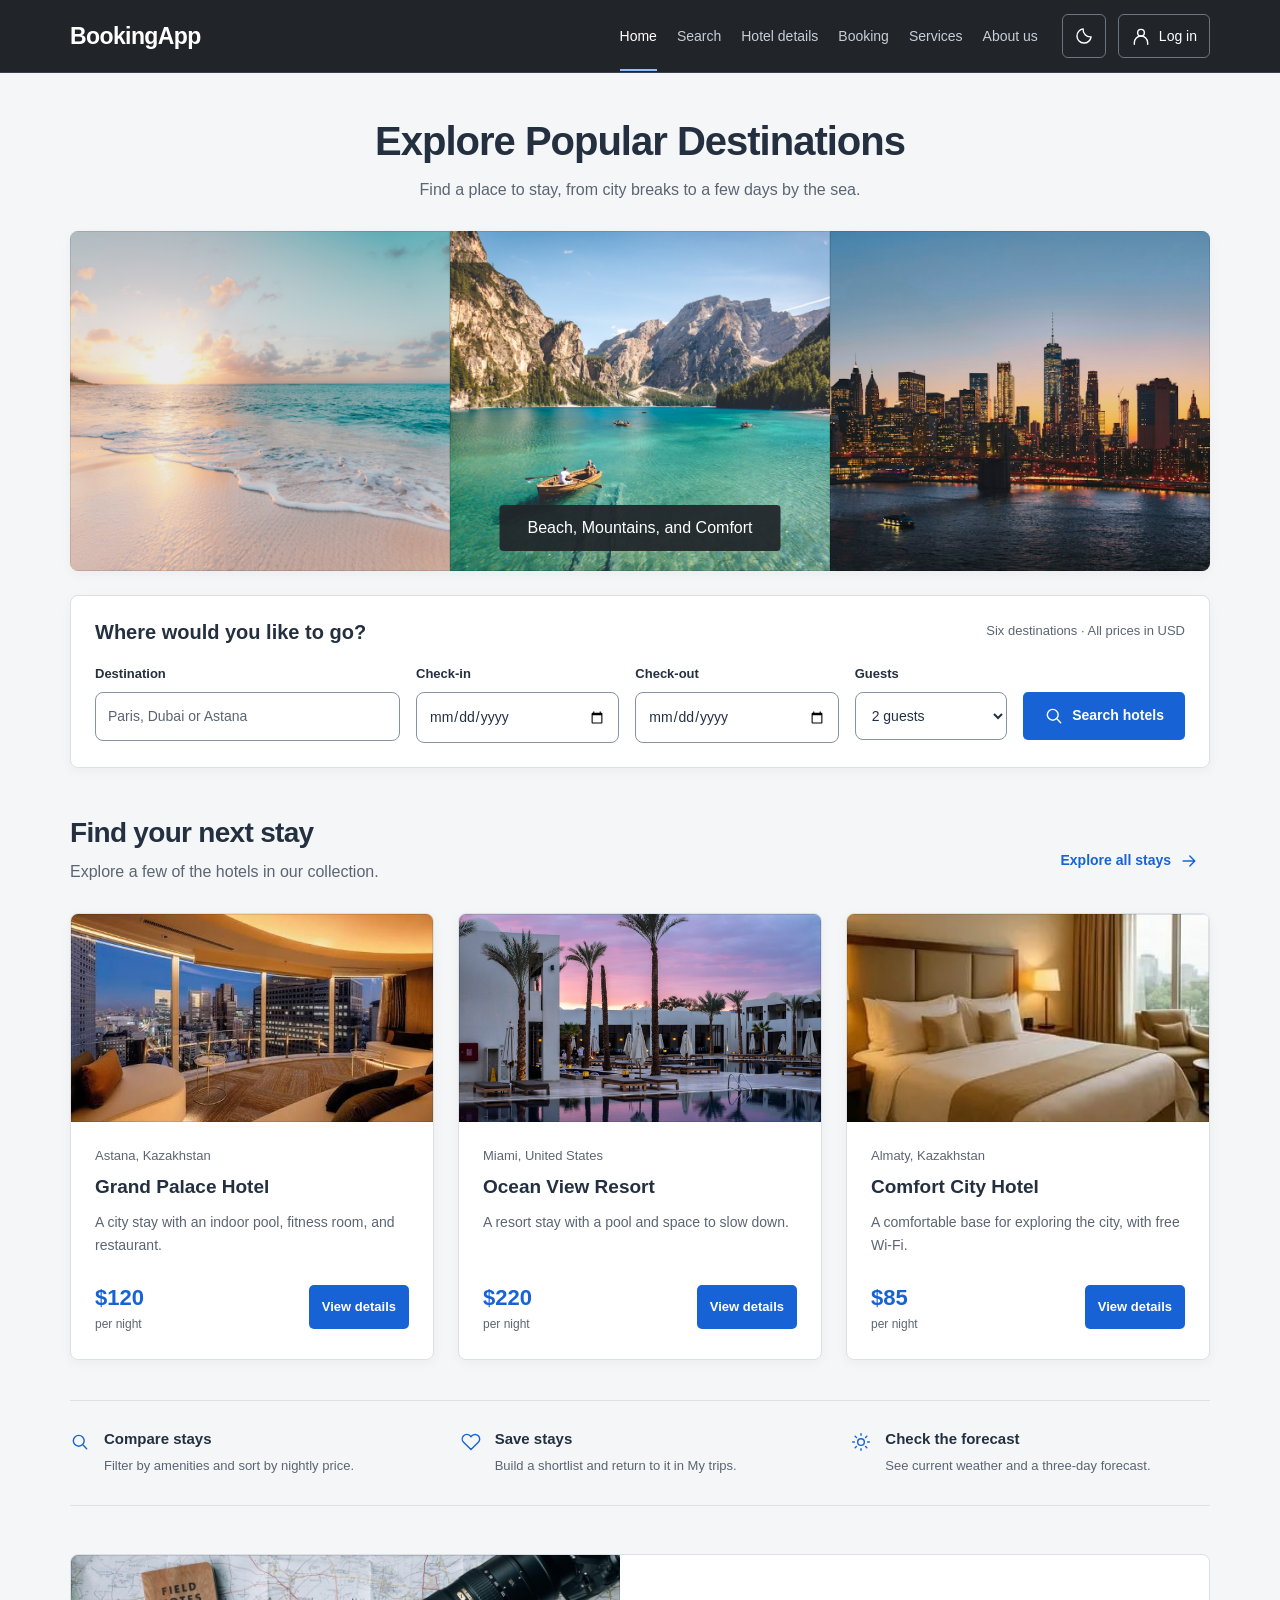
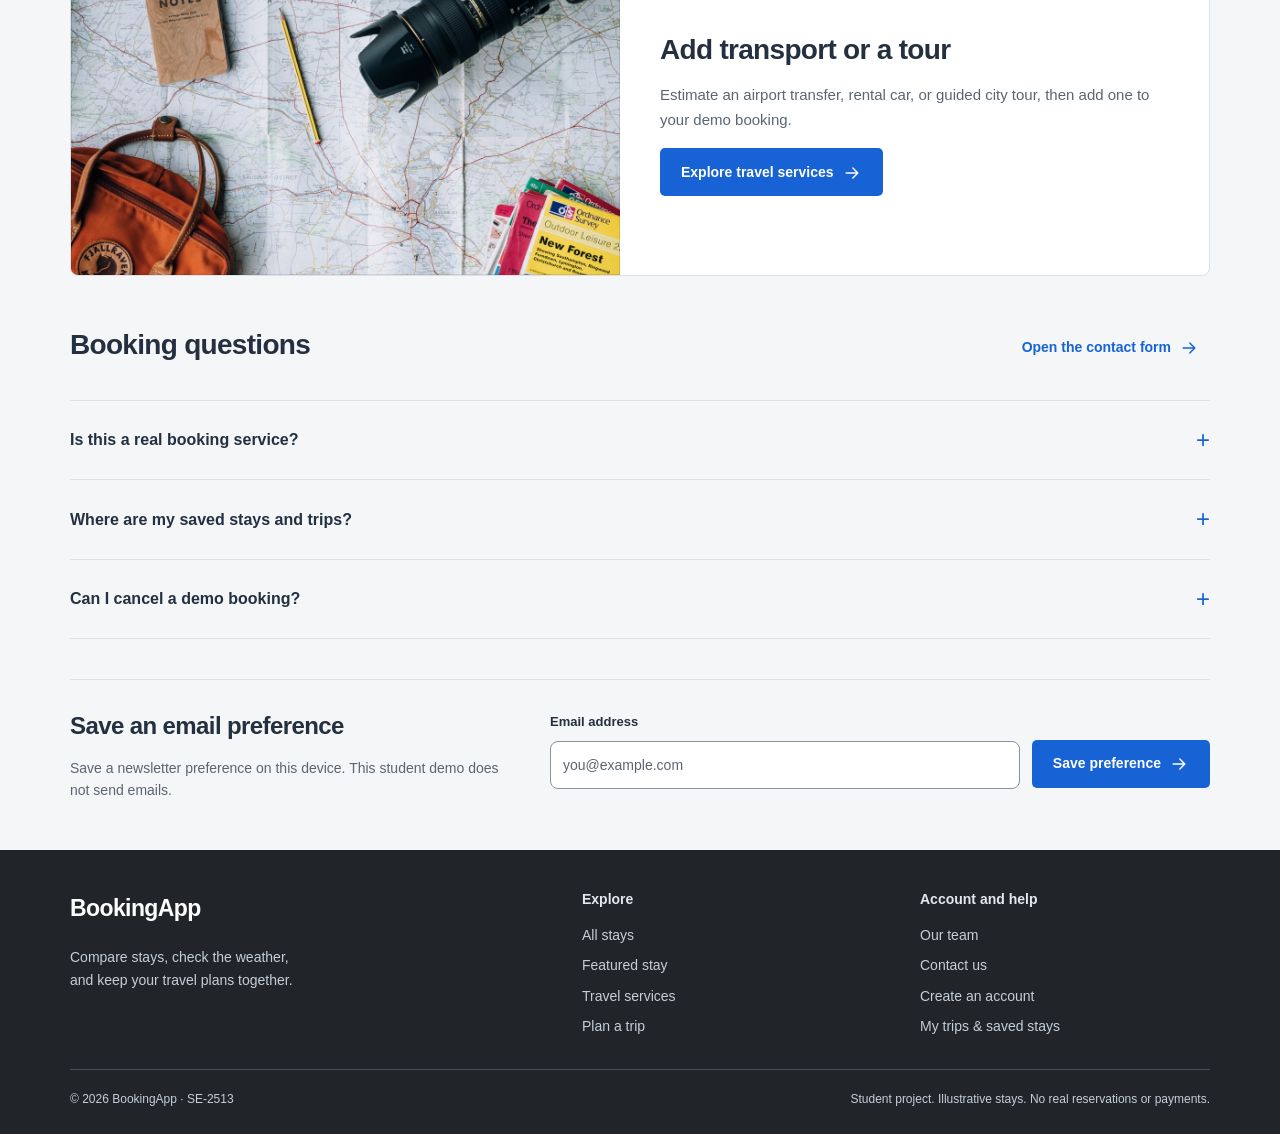
==== commit db6c930c: "Apply assignment-inspired design across all booking pages" ====
--- a/index.html
+++ b/index.html
@@ -7,7 +7,7 @@
             name="description"
             content="BookingApp: explore illustrative stays, compare amenities and plan your next trip. A responsive student travel project."
         />
-        <meta name="theme-color" content="#214fc6" />
+        <meta name="theme-color" content="#212529" />
         <title>Compare stays and plan a trip | BookingApp</title>
         <link rel="icon" href="image/favicon.svg" type="image/svg+xml" />
         <script src="js/theme-init.js"></script>
@@ -21,15 +21,14 @@
         <a class="skip-link" href="#main-content">Skip to content</a>
         <header class="site-header">
             <div class="container header-inner">
-                <a href="index.html" class="brand" aria-label="BookingApp home"
-                    ><span class="brand-mark" data-icon="compass"></span>BookingApp<span
-                        class="brand-dot"
-                        >.</span
-                    ></a
-                >
+                <a href="index.html" class="brand" aria-label="BookingApp home">BookingApp</a>
                 <nav id="main-nav" class="main-nav" aria-label="Main navigation">
-                    <a href="search-results.html">Explore stays</a
-                    ><a href="services.html">Travel services</a><a href="about.html">About</a>
+                    <a href="index.html" aria-current="page">Home</a>
+                    <a href="search-results.html">Search</a>
+                    <a href="hotel-detail.html?hotel=grand-palace">Hotel details</a>
+                    <a href="booking.html">Booking</a>
+                    <a href="services.html">Services</a>
+                    <a href="about.html">About us</a>
                 </nav>
                 <div class="header-actions">
                     <button
@@ -56,40 +55,22 @@
             </div>
         </header>
         <main id="main-content">
-            <section class="container home-hero" aria-labelledby="hero-heading">
-                <div class="hero-copy">
-                    <p class="eyebrow">From Astana to the Maldives</p>
-                    <h1 id="hero-heading">Compare stays<br />Plan your trip</h1>
-                    <p class="lead">
-                        Compare hotels in six destinations, check the weather, and save a demo trip
-                        with clear pricing.
-                    </p>
-                    <div class="hero-note">
-                        <span data-icon="compass"></span
-                        ><span>Six destinations · Prices in USD</span>
-                    </div>
-                </div>
-                <div class="hero-visual">
-                    <img
-                        class="hero-photo"
-                        src="image/destination-2.jpg"
-                        alt="Turquoise alpine lake framed by mountains"
-                        width="600"
-                        height="480"
-                        fetchpriority="high"
-                    />
-                    <div class="hero-caption">
-                        <span data-icon="pin"></span>
-                        <div>
-                            <strong>City stays and island escapes</strong>
-                            <p>Explore six demo destinations.</p>
-                        </div>
-                    </div>
-                </div>
-            </section>
-            <section class="container" aria-labelledby="find-heading">
+            <section class="container assignment-hero" aria-labelledby="find-heading">
+                <div class="hero-title">
+                    <h1 id="find-heading">Explore Popular Destinations</h1>
+                    <p class="muted">Find a place to stay, from city breaks to a few days by the sea.</p>
+                </div>
+                <div class="triptych">
+                    <img src="image/destination-1.jpg" alt="Sunlight over a tropical beach" width="600" height="400" fetchpriority="high" />
+                    <img src="image/destination-2.jpg" alt="An alpine lake surrounded by mountains" width="600" height="400" />
+                    <img src="image/destination-3.jpg" alt="A city skyline beside the water" width="600" height="400" />
+                    <p class="photo-caption">Beach, Mountains, and Comfort</p>
+                </div>
                 <div class="search-panel">
-                    <h2 id="find-heading">Choose your destination and dates</h2>
+                    <div class="search-heading">
+                        <h2>Where would you like to go?</h2>
+                        <p class="search-footnote">Six destinations · All prices in USD</p>
+                    </div>
                     <form id="home-search" novalidate>
                         <div class="search-grid">
                             <div class="field">
@@ -130,7 +111,7 @@
                                 </select>
                             </div>
                             <button class="button button-primary" type="submit">
-                                <span data-icon="search"></span>Find a stay
+                                <span data-icon="search"></span>Search hotels
                             </button>
                         </div>
                         <p class="form-status" id="home-search-status" role="status"></p>
@@ -140,10 +121,9 @@
             <section class="container destinations" aria-labelledby="destinations-heading">
                 <div class="section-heading">
                     <div>
-                        <p class="eyebrow">Featured destinations</p>
-                        <h2 id="destinations-heading">Choose a destination</h2>
+                        <h2 id="destinations-heading">Find your next stay</h2>
                         <p class="muted">
-                            Browse Paris, Dubai, and the Maldives, or explore all six destinations.
+                            Explore a few of the hotels in our collection.
                         </p>
                     </div>
                     <a class="button button-ghost" href="search-results.html"
@@ -151,48 +131,42 @@
                     ></a>
                 </div>
                 <div class="grid-3">
-                    <a class="destination-card" href="search-results.html?destination=Paris"
-                        ><img
-                            src="image/destination-4.jpg"
-                            alt="Paris rooftops and streets at dusk"
-                            width="400"
-                            height="305"
-                            loading="lazy" />
-                        <div class="destination-caption">
-                            <div>
-                                <h3>Paris</h3>
-                                <p>Cafés, galleries, and city walks</p>
-                            </div>
-                            <span data-icon="arrow"></span></div
-                    ></a>
-                    <a class="destination-card" href="search-results.html?destination=Dubai"
-                        ><img
-                            src="image/destination-5.jpg"
-                            alt="Dubai skyline in warm evening light"
-                            width="400"
-                            height="305"
-                            loading="lazy" />
-                        <div class="destination-caption">
-                            <div>
-                                <h3>Dubai</h3>
-                                <p>Skyline views and waterfront walks</p>
-                            </div>
-                            <span data-icon="arrow"></span></div
-                    ></a>
-                    <a class="destination-card" href="search-results.html?destination=Maldives"
-                        ><img
-                            src="image/destination-1.jpg"
-                            alt="Sunlight over a tropical beach"
-                            width="400"
-                            height="305"
-                            loading="lazy" />
-                        <div class="destination-caption">
-                            <div>
-                                <h3>Maldives</h3>
-                                <p>Beaches, pools, and island stays</p>
-                            </div>
-                            <span data-icon="arrow"></span></div
-                    ></a>
+                    <article class="home-hotel">
+                        <img src="image/1.jpg" alt="Hotel room with windows overlooking the city" width="480" height="320" loading="lazy" />
+                        <div class="home-hotel-body">
+                            <p class="home-hotel-location">Astana, Kazakhstan</p>
+                            <h3>Grand Palace Hotel</h3>
+                            <p class="home-hotel-description">A city stay with an indoor pool, fitness room, and restaurant.</p>
+                            <div class="home-hotel-bottom">
+                                <p class="home-hotel-price">$120<small>per night</small></p>
+                                <a class="button button-primary button-small" href="hotel-detail.html?hotel=grand-palace">View details</a>
+                            </div>
+                        </div>
+                    </article>
+                    <article class="home-hotel">
+                        <img src="image/destination-8.jpg" alt="A quiet resort pool with loungers" width="480" height="320" loading="lazy" />
+                        <div class="home-hotel-body">
+                            <p class="home-hotel-location">Miami, United States</p>
+                            <h3>Ocean View Resort</h3>
+                            <p class="home-hotel-description">A resort stay with a pool and space to slow down.</p>
+                            <div class="home-hotel-bottom">
+                                <p class="home-hotel-price">$220<small>per night</small></p>
+                                <a class="button button-primary button-small" href="hotel-detail.html?hotel=ocean-view">View details</a>
+                            </div>
+                        </div>
+                    </article>
+                    <article class="home-hotel">
+                        <img src="image/3.jpg" alt="A comfortable guest bedroom" width="480" height="320" loading="lazy" />
+                        <div class="home-hotel-body">
+                            <p class="home-hotel-location">Almaty, Kazakhstan</p>
+                            <h3>Comfort City Hotel</h3>
+                            <p class="home-hotel-description">A comfortable base for exploring the city, with free Wi-Fi.</p>
+                            <div class="home-hotel-bottom">
+                                <p class="home-hotel-price">$85<small>per night</small></p>
+                                <a class="button button-primary button-small" href="hotel-detail.html?hotel=comfort-city">View details</a>
+                            </div>
+                        </div>
+                    </article>
                 </div>
                 <div class="benefits">
                     <div class="benefit">
@@ -220,18 +194,17 @@
             </section>
             <section class="container story-banner" aria-labelledby="story-heading">
                 <img
-                    src="image/destination-8.jpg"
-                    alt="A quiet resort pool surrounded by greenery"
+                    src="image/destination-6.jpg"
+                    alt="A camera, map and travel notebook"
                     width="600"
                     height="350"
                     loading="lazy"
                 />
                 <div>
-                    <p class="eyebrow">Travel extras</p>
                     <h2 id="story-heading">Add transport or a tour</h2>
                     <p class="lead">
-                        Estimate an airport transfer, rental car, or guided city tour, then add one
-                        to your demo booking.
+                        Estimate an airport transfer, rental car, or guided city tour, then add one to your
+                        demo booking.
                     </p>
                     <a class="button button-primary" href="services.html"
                         >Explore travel services <span data-icon="arrow"></span
@@ -241,7 +214,6 @@
             <section class="container" aria-labelledby="faq-heading">
                 <div class="section-heading">
                     <div>
-                        <p class="eyebrow">About the demo</p>
                         <h2 id="faq-heading">Booking questions</h2>
                     </div>
                     <a class="button button-ghost" href="about.html#contact"
@@ -252,24 +224,24 @@
                     <details>
                         <summary>Is this a real booking service?</summary>
                         <p>
-                            BookingApp is a student travel project. The stays and prices are
-                            illustrative. You can explore, create a local demo account and save a
-                            demo trip, but no real reservation or payment is made.
+                            BookingApp is a student travel project. The stays and prices are illustrative. You
+                            can explore, create a local demo account and save a demo trip, but no real
+                            reservation or payment is made.
                         </p>
                     </details>
                     <details>
                         <summary>Where are my saved stays and trips?</summary>
                         <p>
-                            Log in and open My trips to see your saved stays and demo bookings. Your
-                            data stays in this browser. Clearing browser storage removes it; it does
-                            not sync between devices.
+                            Log in and open My trips to see your saved stays and demo bookings. Your data
+                            stays in this browser. Clearing browser storage removes it; it does not sync
+                            between devices.
                         </p>
                     </details>
                     <details>
                         <summary>Can I cancel a demo booking?</summary>
                         <p>
-                            Yes. Open your profile, find the trip and choose Cancel booking. You
-                            will be asked to confirm before its status changes.
+                            Yes. Open your profile, find the trip and choose Cancel booking. You will be asked
+                            to confirm before its status changes.
                         </p>
                     </details>
                 </div>
@@ -277,11 +249,10 @@
             <section class="container">
                 <div class="newsletter">
                     <div>
-                        <p class="eyebrow">Newsletter preference</p>
                         <h2>Save an email preference</h2>
                         <p>
-                            Save a newsletter preference on this device. This student demo does not
-                            send emails.
+                            Save a newsletter preference on this device. This student demo does not send
+                            emails.
                         </p>
                     </div>
                     <form id="subscribe-form" novalidate>
@@ -310,20 +281,14 @@
             <div class="container">
                 <div class="footer-top">
                     <div>
-                        <a href="index.html" class="brand"
-                            ><span class="brand-mark" data-icon="compass"></span>BookingApp.</a
-                        >
-                        <p>
-                            Compare stays, check the weather,<br />and keep your travel plans
-                            together.
-                        </p>
+                        <a href="index.html" class="brand">BookingApp</a>
+                        <p>Compare stays, check the weather,<br />and keep your travel plans together.</p>
                     </div>
                     <div class="footer-links">
                         <h3>Explore</h3>
                         <a href="search-results.html">All stays</a
                         ><a href="hotel-detail.html?hotel=grand-palace">Featured stay</a
-                        ><a href="services.html">Travel services</a
-                        ><a href="booking.html">Plan a trip</a>
+                        ><a href="services.html">Travel services</a><a href="booking.html">Plan a trip</a>
                     </div>
                     <div class="footer-links">
                         <h3>Account and help</h3>
@@ -340,9 +305,7 @@
         </footer>
         <div id="notification" class="notification" role="status" aria-live="polite" hidden></div>
         <noscript
-            ><p class="container">
-                Enable JavaScript for search, accounts, and demo bookings.
-            </p></noscript
+            ><p class="container">Enable JavaScript for search, accounts, and demo bookings.</p></noscript
         >
     </body>
 </html>
--- a/css/site.css
+++ b/css/site.css
@@ -1,41 +1,41 @@
 /* BookingApp design tokens. Both modes use the same semantic palette. */
 :root {
     color-scheme: light;
-    --bg: #f8f7f3;
+    --bg: #f4f6f8;
     --surface: #fff;
-    --surface-soft: #eeeee7;
-    --ink: #192738;
-    --muted: #596575;
-    --line: #dfe2e4;
-    --control-line: #7b8793;
+    --surface-soft: #eef1f5;
+    --ink: #243040;
+    --muted: #5b6572;
+    --line: #dce1e7;
+    --control-line: #8693a3;
     --image-outline: #0000001a;
-    --primary: #214fc6;
-    --primary-hover: #183c9a;
+    --primary: #1763d6;
+    --primary-hover: #104daa;
     --on-primary: #fff;
-    --tint: #eaf0fc;
-    --accent: #b46538;
-    --error: #b42b38;
+    --tint: #edf3fc;
+    --accent: #1763d6;
+    --error: #b42332;
     --success: #226644;
-    --shadow: 0 8px 24px #0000000f;
+    --shadow: 0 3px 12px #1522380b;
     --ease: cubic-bezier(0.22, 1, 0.36, 1);
-    --radius: 16px;
+    --radius: 8px;
 }
 [data-theme='dark'] {
     color-scheme: dark;
-    --bg: #111a25;
-    --surface: #1a2736;
-    --surface-soft: #223143;
-    --ink: #f0f1ee;
-    --muted: #b5c1cf;
-    --line: #354458;
-    --control-line: #7b8da3;
+    --bg: #161b23;
+    --surface: #202733;
+    --surface-soft: #293340;
+    --ink: #f0f3f7;
+    --muted: #b7c1cf;
+    --line: #384352;
+    --control-line: #8594a8;
     --image-outline: #ffffff1a;
-    --primary: #a1bbff;
-    --primary-hover: #c2d2ff;
+    --primary: #91baff;
+    --primary-hover: #b7d1ff;
     --on-primary: #14213d;
-    --tint: #263955;
-    --accent: #eeb18e;
-    --error: #ffabb3;
+    --tint: #27384e;
+    --accent: #91baff;
+    --error: #ffb0b7;
     --success: #9edab7;
     --shadow: none;
 }
@@ -50,8 +50,8 @@
     margin: 0;
     background: var(--bg);
     color: var(--ink);
-    font-family: 'Segoe UI', Arial, sans-serif;
-    font-size: 16px;
+    font-family: Arial, Helvetica, sans-serif;
+    font-size: 1rem;
     line-height: 1.6;
     -webkit-font-smoothing: antialiased;
 }
@@ -100,10 +100,10 @@
 }
 h1,
 h2 {
-    font-family: Georgia, 'Times New Roman', serif;
-    font-weight: 400;
-    letter-spacing: -0.03em;
-    line-height: 1.1;
+    font-family: inherit;
+    font-weight: 700;
+    letter-spacing: -0.025em;
+    line-height: 1.2;
 }
 h1,
 h2 {
@@ -114,10 +114,10 @@
     font-weight: 600;
 }
 h1 {
-    font-size: clamp(40px, 5.1vw, 72px);
+    font-size: clamp(30px, 3.2vw, 40px);
 }
 h2 {
-    font-size: clamp(30px, 3.3vw, 45px);
+    font-size: 28px;
 }
 h3 {
     font-size: 20px;
@@ -153,11 +153,11 @@
     display: none !important;
 }
 .container {
-    width: min(1200px, calc(100% - 64px));
+    width: min(1140px, calc(100% - 48px));
     margin-inline: auto;
 }
 .section {
-    padding-block: 64px;
+    padding-block: 40px;
 }
 .stack {
     display: flex;
@@ -193,7 +193,7 @@
     margin-bottom: 20px;
 }
 .page-heading {
-    padding: 56px 0 40px;
+    padding: 40px 0 32px;
 }
 .page-heading h1 {
     margin-bottom: 20px;
@@ -236,9 +236,10 @@
     background: var(--surface);
     border: 1px solid var(--line);
     border-radius: var(--radius);
+    box-shadow: var(--shadow);
 }
 .panel {
-    padding: 28px;
+    padding: 24px;
 }
 .card {
     overflow: hidden;
@@ -274,7 +275,7 @@
     min-height: 48px;
     padding: 12px 20px;
     border: 1px solid transparent;
-    border-radius: 8px;
+    border-radius: 5px;
     font-size: 14px;
     font-weight: 600;
     text-decoration: none;
@@ -337,7 +338,7 @@
     color: var(--ink);
     background: transparent;
     border: 1px solid var(--line);
-    border-radius: 50%;
+    border-radius: 8px;
     transition:
         background-color 150ms var(--ease),
         color 150ms var(--ease);
@@ -369,23 +370,23 @@
     position: sticky;
     top: 0;
     z-index: 40;
-    background: var(--bg);
-    border-bottom: 1px solid var(--line);
+    background: #212529;
+    color: #fff;
+    border-bottom: 1px solid #39424d;
 }
 .header-inner {
-    height: 84px;
-    display: flex;
-    align-items: center;
-    gap: 32px;
+    height: 72px;
+    display: flex;
+    align-items: center;
+    gap: 24px;
 }
 .brand {
     display: inline-flex;
     align-items: center;
-    gap: 10px;
-    font-size: 21px;
-    font-weight: 600;
-    letter-spacing: -0.02em;
-    color: var(--ink);
+    font-size: 23px;
+    font-weight: 700;
+    letter-spacing: -0.6px;
+    color: #fff;
     text-decoration: none;
     white-space: nowrap;
 }
@@ -405,28 +406,28 @@
 .main-nav {
     display: flex;
     align-items: center;
-    gap: 28px;
+    gap: 20px;
     margin-left: auto;
 }
 .main-nav > a {
     position: relative;
-    padding-block: 28px;
-    font-size: 14px;
-    font-weight: 500;
-    color: var(--muted);
+    padding-block: 24px;
+    font-size: 14px;
+    color: #c6ced8;
     text-decoration: none;
+    white-space: nowrap;
 }
 .main-nav > a[aria-current='page'] {
-    color: var(--ink);
+    color: #fff;
 }
 .main-nav > a[aria-current='page']:after {
     position: absolute;
     content: '';
     height: 2px;
-    bottom: 19px;
+    bottom: 0;
     left: 0;
     right: 0;
-    background: var(--primary);
+    background: #91baff;
 }
 .header-actions {
     display: flex;
@@ -434,23 +435,27 @@
     gap: 12px;
 }
 .account-link {
-    display: flex;
-    align-items: center;
+    display: inline-flex;
+    align-items: center;
+    justify-content: center;
     gap: 8px;
-    color: var(--ink);
-    font-size: 14px;
-    font-weight: 600;
+    color: #fff;
+    font-size: 14px;
     text-decoration: none;
-    padding: 10px 0;
+    padding: 8px 12px;
+    min-height: 44px;
+    border: 1px solid #6b7581;
+    border-radius: 6px;
+    white-space: nowrap;
 }
 .menu-toggle {
     display: none;
 }
 .site-footer {
-    margin-top: 72px;
-    border-top: 1px solid var(--line);
-    padding: 48px 0 24px;
-    background: var(--surface);
+    margin-top: 48px;
+    padding: 40px 0 24px;
+    background: #212529;
+    color: #e3e8ee;
 }
 .footer-top {
     display: grid;
@@ -542,100 +547,6 @@
     outline-offset: -1px;
 }
 /* Home */
-.home-hero {
-    display: grid;
-    grid-template-columns: 1fr 1.04fr;
-    gap: 56px;
-    align-items: center;
-    padding: 52px 0 40px;
-}
-.hero-copy {
-    padding: 20px 0;
-}
-.hero-copy h1 {
-    font-size: clamp(48px, 5.6vw, 80px);
-    margin-bottom: 24px;
-    line-height: 1.06;
-}
-.hero-copy .lead {
-    font-size: 17px;
-    max-width: 420px;
-}
-.hero-note {
-    display: flex;
-    align-items: center;
-    gap: 10px;
-    font-size: 13px;
-    color: var(--muted);
-    margin-top: 28px;
-}
-.hero-note .icon {
-    color: var(--primary);
-}
-.hero-visual {
-    position: relative;
-    min-width: 0;
-}
-.hero-photo {
-    width: 100%;
-    height: 480px;
-    object-fit: cover;
-    border-radius: 16px 64px 16px 16px;
-}
-.hero-caption {
-    position: absolute;
-    bottom: 24px;
-    left: 24px;
-    right: 24px;
-    display: flex;
-    align-items: center;
-    gap: 12px;
-    padding: 20px 20px;
-    border-radius: 10px;
-    background: #fff;
-    color: #192738;
-    box-shadow: 0 8px 24px #0002;
-}
-.hero-caption p {
-    margin: 0;
-    font-size: 12px;
-    color: #596575;
-}
-.hero-caption strong {
-    display: block;
-    font-weight: 600;
-    font-size: 15px;
-}
-.hero-caption .icon {
-    width: 30px;
-    height: 30px;
-    color: #214fc6;
-}
-.search-panel {
-    position: relative;
-    padding: 24px;
-    background: var(--surface);
-    border: 1px solid var(--line);
-    border-radius: 14px;
-    box-shadow: var(--shadow);
-}
-.search-panel > h2 {
-    font-family: inherit;
-    letter-spacing: 0;
-    font-size: 15px;
-    font-weight: 600;
-    margin: 0 0 16px;
-}
-.search-grid {
-    display: grid;
-    grid-template-columns: 1.4fr 1fr 1fr 0.7fr auto;
-    gap: 16px;
-    align-items: start;
-}
-.search-grid .button {
-    margin-top: 28px;
-    min-height: 48px;
-}
 .field {
     min-width: 0;
 }
@@ -732,114 +643,9 @@
     margin-top: 4px;
 }
 .destinations {
-    padding-top: 72px;
-}
-.destination-card {
-    position: relative;
-    display: block;
-    border-radius: 12px;
-    overflow: hidden;
-    color: white;
-    height: 305px;
-}
-.destination-card img {
-    width: 100%;
-    height: 100%;
-    object-fit: cover;
-}
-.destination-card:after {
-    content: '';
-    position: absolute;
-    inset: 40% 0 0;
-    background: linear-gradient(transparent, #000000d9);
-}
-.destination-card .icon {
-    transition: background-color 150ms var(--ease);
-}
-@media (hover: hover) {
-    .destination-card:hover .icon {
-        background: #ffffff40;
-    }
-}
-.destination-caption {
-    position: absolute;
-    bottom: 22px;
-    left: 24px;
-    right: 24px;
-    z-index: 1;
-    display: flex;
-    align-items: end;
-    justify-content: space-between;
-}
-.destination-caption h3 {
-    font-family: Georgia, serif;
-    font-size: 29px;
-    font-weight: 400;
-    margin: 0 0 4px;
-}
-.destination-caption p {
-    font-size: 13px;
-    margin: 0;
-    color: #fff;
-}
-.destination-caption .icon {
-    background: #ffffff25;
-    width: 36px;
-    height: 36px;
-    padding: 8px;
-    border: 1px solid #ffffff60;
-    border-radius: 50%;
-}
-.benefits {
-    display: grid;
-    grid-template-columns: repeat(3, minmax(0, 1fr));
-    gap: 40px;
-    border-block: 1px solid var(--line);
-    padding: 32px 0;
-    margin-top: 64px;
-}
-.benefit {
-    display: flex;
-    align-items: start;
-    gap: 16px;
-}
-.benefit-icon {
-    display: grid;
-    place-items: center;
-    width: 44px;
-    height: 44px;
-    background: var(--tint);
-    color: var(--primary);
-    border-radius: 10px;
-    flex-shrink: 0;
-}
-.benefit h3 {
-    font-size: 16px;
-    margin: 0 0 4px;
-}
-.benefit p {
-    font-size: 13px;
-    color: var(--muted);
-}
-.story-banner {
-    display: grid;
-    grid-template-columns: 1fr 1fr;
-    gap: 48px;
-    align-items: center;
-    padding-block: 72px;
-}
-.story-banner img {
-    height: 350px;
-    width: 100%;
-    object-fit: cover;
-    border-radius: 16px;
-}
-.story-banner h2 {
-    max-width: 460px;
-}
-.story-banner .button {
-    margin-top: 10px;
-}
+    padding-top: 48px;
+}
+
 .faq-list {
     border-top: 1px solid var(--line);
 }
@@ -874,33 +680,6 @@
 }
 summary::-webkit-details-marker {
     display: none;
-}
-.newsletter {
-    display: grid;
-    grid-template-columns: 1fr 1fr;
-    align-items: start;
-    gap: 48px;
-    padding: 40px;
-    background: var(--tint);
-    border-radius: 16px;
-    margin-top: 56px;
-}
-.newsletter h2 {
-    font-size: 33px;
-}
-.newsletter .inline {
-    align-items: start;
-    flex-wrap: nowrap;
-}
-.newsletter .field {
-    flex: 1;
-}
-.newsletter .button {
-    margin-top: 28px;
-}
-.newsletter p {
-    font-size: 14px;
-    color: var(--muted);
 }
 /* Search and listing cards */
 .search-layout {
@@ -956,97 +735,11 @@
 .results-toolbar .field {
     width: 170px;
 }
-.hotel-grid {
-    display: grid;
-    grid-template-columns: repeat(2, minmax(0, 1fr));
-    gap: 24px;
-}
-.stay-image {
-    position: relative;
-    height: 220px;
-    overflow: hidden;
-}
-.stay-image > a:focus-visible {
-    outline-offset: -4px;
-}
-.stay-image > a {
-    display: block;
-    height: 100%;
-}
-.stay-image img {
-    width: 100%;
-    height: 100%;
-    object-fit: cover;
-}
-.stay-image .badge {
-    position: absolute;
-    left: 16px;
-    top: 16px;
-    background: #fff;
-    color: #192738;
-}
-.stay-image .favorite-button {
-    position: absolute;
-    right: 14px;
-    top: 14px;
-    background: #fff;
-    color: #192738;
-    border-color: #fff;
-}
 .favorite-button[aria-pressed='true'] {
-    color: #214fc6;
+    color: var(--primary);
 }
 .favorite-button[aria-pressed='true'] svg {
     fill: currentColor;
-}
-.stay-body {
-    padding: 24px;
-}
-.stay-location {
-    display: flex;
-    align-items: center;
-    gap: 6px;
-    font-size: 12px;
-    color: var(--muted);
-    margin-bottom: 8px;
-}
-.stay-location .icon {
-    width: 16px;
-    height: 16px;
-}
-.stay-body h3 {
-    font-size: 20px;
-    margin-bottom: 10px;
-}
-.stay-body h3 a {
-    color: var(--ink);
-    text-decoration: none;
-}
-.stay-body .description {
-    font-size: 13px;
-    color: var(--muted);
-    min-height: 42px;
-}
-.stay-amenities {
-    display: flex;
-    gap: 8px;
-    flex-wrap: wrap;
-    font-size: 12px;
-    color: var(--muted);
-    margin-block: 16px;
-}
-.stay-amenities span {
-    border: 1px solid var(--line);
-    padding: 4px 8px;
-    border-radius: 4px;
-}
-.stay-bottom {
-    border-top: 1px solid var(--line);
-    padding-top: 16px;
-    display: flex;
-    align-items: center;
-    justify-content: space-between;
-    gap: 10px;
 }
 .price,
 .weather-temperature,
@@ -1072,7 +765,7 @@
     padding: 44px 24px;
     text-align: center;
     border: 1px dashed var(--line);
-    border-radius: 14px;
+    border-radius: 8px;
     background: var(--surface);
 }
 .empty-state h2,
@@ -1123,32 +816,32 @@
 .auth-layout {
     display: grid;
     grid-template-columns: 1fr 1fr;
-    gap: 72px;
+    gap: 48px;
     align-items: start;
-    padding-block: 60px;
+    padding-block: 40px;
 }
 .auth-aside {
     position: sticky;
     top: 125px;
 }
 .auth-aside h1 {
-    font-size: clamp(40px, 4.5vw, 65px);
+    font-size: clamp(30px, 3.2vw, 40px);
 }
 .auth-aside img {
     margin-top: 24px;
     width: 100%;
     height: 300px;
     object-fit: cover;
-    border-radius: 16px;
+    border-radius: 8px;
 }
 .auth-panel {
     padding: 32px;
     border: 1px solid var(--line);
     background: var(--surface);
-    border-radius: 16px;
+    border-radius: 8px;
 }
 .auth-panel h2 {
-    font-size: 30px;
+    font-size: 26px;
 }
 .auth-panel form,
 .auth-panel .stack {
@@ -1209,7 +902,7 @@
 .booking-record {
     padding: 24px;
     border: 1px solid var(--line);
-    border-radius: 12px;
+    border-radius: 8px;
     background: var(--surface);
     margin-bottom: 16px;
 }
@@ -1247,7 +940,7 @@
     width: 100%;
     height: 100%;
     object-fit: cover;
-    border-radius: 12px;
+    border-radius: 8px;
 }
 .hotel-gallery img:first-child {
     grid-row: 1/3;
@@ -1276,7 +969,7 @@
 .weather-card {
     background: var(--tint);
     border: 1px solid var(--line);
-    border-radius: 14px;
+    border-radius: 8px;
     padding: 24px;
 }
 .weather-card h2,
@@ -1347,8 +1040,9 @@
     gap: 24px;
 }
 .booking-step legend {
-    font-family: Georgia, serif;
-    font-size: 30px;
+    font-family: inherit;
+    font-weight: 600;
+    font-size: 26px;
     margin-bottom: 20px;
 }
 .booking-actions {
@@ -1372,7 +1066,7 @@
     margin-top: 16px;
     display: flex;
     justify-content: space-between;
-    font-size: 21px;
+    font-size: 20px;
     font-weight: 600;
 }
 .booking-complete {
@@ -1390,7 +1084,7 @@
 .team-card {
     background: var(--surface);
     border: 1px solid var(--line);
-    border-radius: 14px;
+    border-radius: 8px;
     overflow: hidden;
 }
 .team-card img {
@@ -1420,7 +1114,7 @@
 .service-card {
     border: 1px solid var(--line);
     background: var(--surface);
-    border-radius: 14px;
+    border-radius: 8px;
     overflow: hidden;
 }
 .service-card img {
@@ -1444,7 +1138,8 @@
     color: var(--muted);
 }
 .service-card .price {
-    font-size: 25px;
+    font-size: 24px;
+    color: var(--primary);
 }
 .contact-layout {
     display: grid;
@@ -1527,488 +1222,7 @@
 .theme-changing *::after {
     transition: none !important;
 }
-@media (min-width: 1440px) {
-    .container {
-        width: 1200px;
-    }
-}
-@media (max-width: 1100px) {
-    .header-inner {
-        gap: 20px;
-    }
-    .main-nav {
-        gap: 20px;
-    }
-    .hero-copy h1 {
-        font-size: 60px;
-    }
-    .home-hero {
-        gap: 32px;
-    }
-    .hero-photo {
-        height: 430px;
-    }
-    .search-grid {
-        grid-template-columns: 1.3fr 1fr 1fr;
-    }
-    .search-grid .button {
-        grid-column: 3;
-        margin-top: 28px;
-    }
-    .search-grid .field:nth-child(4) {
-        grid-column: 1/3;
-    }
-    .auth-layout {
-        gap: 40px;
-    }
-    .split-layout {
-        grid-template-columns: minmax(0, 1fr) 300px;
-    }
-    .hotel-grid {
-        gap: 20px;
-    }
-    .stay-body {
-        padding: 20px;
-    }
-    .stay-bottom {
-        flex-wrap: wrap;
-    }
-    .profile-layout {
-        grid-template-columns: 270px minmax(0, 1fr);
-    }
-}
-@media (max-width: 800px) {
-    .container {
-        width: calc(100% - 40px);
-    }
-    .header-inner {
-        height: 72px;
-    }
-    .header-actions {
-        margin-left: auto;
-    }
-    .menu-toggle {
-        display: flex;
-    }
-    .main-nav {
-        display: none;
-        position: absolute;
-        top: 72px;
-        left: 0;
-        right: 0;
-        margin: 0;
-        padding: 16px 20px;
-        background: var(--surface);
-        border-bottom: 1px solid var(--line);
-        box-shadow: var(--shadow);
-        max-height: calc(100dvh - 72px);
-        overflow-y: auto;
-        overscroll-behavior: contain;
-    }
-    .main-nav.is-open {
-        display: flex;
-        flex-direction: column;
-        align-items: stretch;
-        gap: 0;
-    }
-    .main-nav > a {
-        padding: 16px;
-    }
-    .main-nav > a[aria-current='page']:after {
-        display: none;
-    }
-    .home-hero {
-        gap: 24px;
-        padding-top: 32px;
-    }
-    .hero-copy h1 {
-        font-size: 48px;
-    }
-    .hero-photo {
-        height: 400px;
-        border-radius: 16px 48px 16px 16px;
-    }
-    .hero-caption {
-        left: 14px;
-        right: 14px;
-        bottom: 14px;
-        padding: 12px;
-    }
-    .hero-caption strong {
-        font-size: 13px;
-    }
-    .hero-caption p {
-        font-size: 12px;
-    }
-    .hero-note {
-        font-size: 12px;
-    }
-    .grid-3 {
-        gap: 20px;
-    }
-    .destination-card {
-        height: 260px;
-    }
-    .destination-caption {
-        left: 18px;
-        right: 18px;
-        bottom: 18px;
-    }
-    .destination-caption h3 {
-        font-size: 25px;
-    }
-    .benefits {
-        gap: 20px;
-    }
-    .benefit {
-        display: block;
-    }
-    .benefit-icon {
-        margin-bottom: 12px;
-    }
-    .story-banner {
-        gap: 32px;
-    }
-    .newsletter {
-        gap: 24px;
-        padding: 28px;
-    }
-    .newsletter .inline {
-        flex-direction: column;
-    }
-    .newsletter .inline > * {
-        width: 100%;
-    }
-    .newsletter .button {
-        margin: 0;
-    }
-    .search-layout {
-        grid-template-columns: 210px minmax(0, 1fr);
-        gap: 20px;
-    }
-    .hotel-grid {
-        grid-template-columns: 1fr;
-    }
-    .split-layout {
-        grid-template-columns: 1fr;
-    }
-    .sidebar {
-        position: static;
-    }
-    .auth-layout {
-        gap: 32px;
-    }
-    .auth-panel {
-        padding: 24px;
-    }
-    .field-grid {
-        gap: 16px;
-    }
-    .profile-layout {
-        grid-template-columns: 1fr;
-    }
-    .profile-layout .panel {
-        position: static;
-    }
-    .contact-layout {
-        gap: 36px;
-    }
-    .team-card img {
-        height: 220px;
-    }
-    .footer-top {
-        gap: 32px;
-    }
-    .hotel-gallery {
-        grid-template-rows: 160px 160px;
-    }
-}
-@media (max-width: 600px) {
-    .container {
-        width: calc(100% - 32px);
-    }
-    h1 {
-        font-size: 42px;
-    }
-    h2 {
-        font-size: 33px;
-    }
-    .section {
-        padding-block: 40px;
-    }
-    .page-heading {
-        padding: 36px 0 28px;
-    }
-    .lead {
-        font-size: 16px;
-    }
-    .brand {
-        font-size: 18px;
-    }
-    .brand-mark {
-        width: 32px;
-        height: 32px;
-    }
-    .header-inner {
-        gap: 8px;
-    }
-    .header-actions {
-        gap: 4px;
-    }
-    .account-link span {
-        display: none;
-    }
-    .account-link {
-        justify-content: center;
-        width: 44px;
-        min-height: 44px;
-    }
-    .icon-button {
-        width: 44px;
-        height: 44px;
-        padding: 8px;
-    }
-    .header-actions .icon-button {
-        width: 44px;
-        height: 44px;
-    }
-    .home-hero {
-        grid-template-columns: 1fr;
-        gap: 24px;
-        padding: 24px 0;
-    }
-    .hero-copy {
-        padding: 12px 0 0;
-    }
-    .hero-copy h1 {
-        font-size: 54px;
-        max-width: 450px;
-    }
-    .hero-copy .lead {
-        font-size: 16px;
-    }
-    .hero-copy .eyebrow {
-        margin-bottom: 20px;
-    }
-    .hero-note {
-        margin-top: 24px;
-    }
-    .hero-photo {
-        height: 300px;
-        border-radius: 16px 48px 16px 16px;
-    }
-    .hero-caption {
-        padding: 16px 16px;
-    }
-    .search-panel {
-        padding: 20px;
-    }
-    .search-grid {
-        grid-template-columns: 1fr 1fr;
-        gap: 16px;
-    }
-    .search-grid .field:first-child {
-        grid-column: 1/-1;
-    }
-    .search-grid .field:nth-child(4) {
-        grid-column: auto;
-    }
-    .search-grid .button {
-        grid-column: auto;
-        margin-top: 28px;
-        padding-inline: 12px;
-    }
-    .field input:not([type='checkbox']):not([type='radio']),
-    .field select,
-    .field textarea {
-        font-size: 16px;
-    }
-    .section-heading {
-        align-items: start;
-        flex-direction: column;
-        gap: 10px;
-    }
-    .section-heading .button {
-        padding-left: 0;
-    }
-    .grid-3,
-    .grid-2 {
-        grid-template-columns: 1fr;
-    }
-    .destinations {
-        padding-top: 44px;
-    }
-    .destination-card {
-        height: 300px;
-    }
-    .benefits {
-        grid-template-columns: 1fr;
-        gap: 24px;
-        margin-top: 40px;
-    }
-    .benefit {
-        display: flex;
-    }
-    .benefit-icon {
-        margin: 0;
-    }
-    .story-banner {
-        grid-template-columns: 1fr;
-        padding-block: 44px;
-        gap: 28px;
-    }
-    .story-banner img {
-        height: 280px;
-    }
-    .newsletter {
-        grid-template-columns: 1fr;
-        margin-top: 40px;
-        gap: 20px;
-        padding: 24px;
-    }
-    .newsletter .inline {
-        gap: 12px;
-    }
-    .footer-top {
-        grid-template-columns: 1fr 1fr;
-        gap: 28px;
-    }
-    .footer-top > div:first-child {
-        grid-column: 1/-1;
-    }
-    .footer-bottom {
-        display: block;
-    }
-    .footer-bottom p {
-        margin-bottom: 8px;
-    }
-    .site-footer {
-        margin-top: 48px;
-        padding-top: 32px;
-    }
-    .search-layout {
-        grid-template-columns: 1fr;
-    }
-    .filter-panel {
-        position: static;
-        gap: 20px;
-    }
-    .filter-panel fieldset {
-        display: flex;
-        flex-wrap: wrap;
-        gap: 16px;
-    }
-    .filter-panel label.check-row {
-        margin: 0;
-    }
-    .filter-panel .filter-buttons {
-        display: flex;
-        gap: 12px;
-    }
-    .results-toolbar {
-        align-items: center;
-    }
-    .results-toolbar h2 {
-        font-size: 18px;
-    }
-    .results-toolbar .field {
-        width: 150px;
-    }
-    .hotel-grid {
-        grid-template-columns: 1fr;
-    }
-    .stay-image {
-        height: 250px;
-    }
-    .stay-bottom {
-        flex-wrap: nowrap;
-    }
-    .stay-body {
-        padding: 24px;
-    }
-    .auth-layout {
-        grid-template-columns: 1fr;
-        padding-block: 36px;
-        gap: 28px;
-    }
-    .auth-aside {
-        position: static;
-    }
-    .auth-aside img {
-        height: 180px;
-    }
-    .auth-aside h1 {
-        font-size: 43px;
-    }
-    .auth-panel {
-        padding: 24px 20px;
-    }
-    .field-grid {
-        grid-template-columns: 1fr;
-    }
-    .panel {
-        padding: 24px;
-    }
-    .profile-header {
-        align-items: start;
-        flex-direction: column;
-    }
-    .hotel-title-row {
-        align-items: start;
-        flex-direction: column;
-    }
-    .hotel-gallery {
-        grid-template-columns: 1fr 1fr;
-        grid-template-rows: 240px 130px;
-        gap: 10px;
-    }
-    .hotel-gallery img:first-child {
-        grid-column: 1/3;
-        grid-row: auto;
-    }
-    .amenity-list {
-        grid-template-columns: 1fr;
-    }
-    .step-list {
-        gap: 4px;
-    }
-    .step-list li {
-        font-size: 12px;
-        padding: 10px 6px;
-    }
-    .contact-layout {
-        grid-template-columns: 1fr;
-        gap: 28px;
-    }
-    .team-card img {
-        height: 320px;
-    }
-    .booking-summary,
-    .booking-record dl {
-        gap: 8px 16px;
-        font-size: 13px;
-    }
-    .booking-actions .button {
-        flex: 1;
-    }
-    .notification {
-        bottom: 16px;
-    }
-    .forecast-grid {
-        gap: 8px;
-    }
-}
-@media (prefers-reduced-motion: reduce) {
-    html {
-        scroll-behavior: auto;
-    }
-    *,
-    *:before,
-    *:after {
-        animation: none !important;
-        transition: none !important;
-    }
-}
+
 /* Small shared layouts used by the account and trip pages. */
 .brand-dot {
     color: var(--primary);
@@ -2086,6 +1300,7 @@
     line-height: 1.6;
 }
 .account-notice {
+    overflow-wrap: anywhere;
     padding: 20px;
     border: 1px solid var(--line);
     border-radius: 10px;
@@ -2104,7 +1319,7 @@
     padding: 24px;
 }
 .booking-preview h2 {
-    font-size: 30px;
+    font-size: 24px;
 }
 .booking-preview .eyebrow {
     font-size: 12px;
@@ -2159,7 +1374,7 @@
 .profile-heading h1.page-heading {
     padding: 0;
     margin-top: 0;
-    font-size: clamp(38px, 4.5vw, 60px);
+    font-size: clamp(30px, 3.2vw, 40px);
     overflow-wrap: anywhere;
 }
 #profile-content > .split-layout {
@@ -2169,7 +1384,7 @@
     padding: 0;
 }
 #profile-content .sidebar h2 {
-    font-size: 29px;
+    font-size: 24px;
 }
 #profile-content .sidebar p {
     font-size: 14px;
@@ -2221,59 +1436,510 @@
 .team-card .team-content {
     padding: 24px;
 }
+/* Assignment-inspired home and shared surfaces. */
+.site-header .icon-button {
+    color: #fff;
+    border-color: #6b7581;
+    border-radius: 6px;
+}
+.site-header :focus-visible,
+.site-footer :focus-visible {
+    outline-color: #91baff;
+}
+.site-footer .footer-top p,
+.site-footer .footer-links a,
+.site-footer .footer-bottom {
+    color: #c6ced8;
+}
+.site-footer .footer-bottom {
+    border-color: #49515c;
+}
+.assignment-hero {
+    padding-top: 44px;
+}
+.hero-title {
+    text-align: center;
+    margin-bottom: 28px;
+}
+.hero-title h1 {
+    margin-bottom: 12px;
+}
+.hero-title p {
+    color: var(--muted);
+}
+.triptych {
+    position: relative;
+    display: grid;
+    grid-template-columns: repeat(3, minmax(0, 1fr));
+    height: 340px;
+    border-radius: 8px;
+    overflow: hidden;
+    box-shadow: var(--shadow);
+}
+.triptych img {
+    width: 100%;
+    height: 100%;
+    min-width: 0;
+    object-fit: cover;
+}
+.photo-caption {
+    position: absolute;
+    bottom: 20px;
+    left: 50%;
+    transform: translateX(-50%);
+    margin: 0;
+    padding: 10px 28px;
+    border-radius: 4px;
+    background: #212529ed;
+    color: #fff;
+    font-size: 16px;
+    white-space: nowrap;
+}
+.search-panel {
+    margin-top: 24px;
+    padding: 24px;
+    background: var(--surface);
+    border: 1px solid var(--line);
+    border-radius: 8px;
+    box-shadow: var(--shadow);
+}
+.search-heading {
+    display: flex;
+    align-items: center;
+    justify-content: space-between;
+    gap: 16px;
+    margin-bottom: 20px;
+}
+.search-heading h2 {
+    margin: 0;
+    font-size: 20px;
+    letter-spacing: 0;
+}
+.search-footnote {
+    color: var(--muted);
+    font-size: 13px;
+    margin: 0;
+}
+.search-grid {
+    display: grid;
+    grid-template-columns: 1.5fr 1fr 1fr .75fr auto;
+    align-items: start;
+    gap: 16px;
+}
+.search-grid > .button {
+    margin-top: 28px;
+}
+.home-hotel {
+    display: flex;
+    flex-direction: column;
+    min-width: 0;
+    background: var(--surface);
+    border: 1px solid var(--line);
+    border-radius: 8px;
+    overflow: hidden;
+    box-shadow: var(--shadow);
+}
+.home-hotel > img {
+    width: 100%;
+    height: 208px;
+    object-fit: cover;
+}
+.home-hotel-body {
+    display: flex;
+    flex-direction: column;
+    flex: 1;
+    padding: 24px;
+}
+.home-hotel-location {
+    color: var(--muted);
+    font-size: 13px;
+    margin-bottom: 8px;
+}
+.home-hotel h3 {
+    font-size: 19px;
+    margin-bottom: 12px;
+}
+.home-hotel-description {
+    font-size: 14px;
+    color: var(--muted);
+    margin-bottom: 24px;
+}
+.home-hotel-bottom {
+    display: flex;
+    align-items: center;
+    justify-content: space-between;
+    gap: 12px;
+    margin-top: auto;
+}
+.home-hotel-price {
+    font-size: 22px;
+    font-weight: 700;
+    color: var(--primary);
+    font-variant-numeric: tabular-nums;
+    margin: 0;
+}
+.home-hotel-price small {
+    display: block;
+    font-size: 12px;
+    font-weight: 400;
+    color: var(--muted);
+}
+.home-hotel-bottom .button {
+    padding: 8px 12px;
+    font-size: 13px;
+}
+.benefits {
+    display: grid;
+    grid-template-columns: repeat(3, minmax(0, 1fr));
+    gap: 32px;
+    padding-block: 28px;
+    margin-top: 40px;
+    border-block: 1px solid var(--line);
+}
+.benefit {
+    display: flex;
+    align-items: start;
+    gap: 14px;
+}
+.benefit-icon {
+    flex-shrink: 0;
+    color: var(--primary);
+}
+.benefit h3 {
+    font-size: 15px;
+    margin-bottom: 8px;
+}
+.benefit p {
+    font-size: 13px;
+    color: var(--muted);
+}
+.story-banner {
+    display: grid;
+    grid-template-columns: 1fr 1fr;
+    align-items: center;
+    gap: 40px;
+    background: var(--surface);
+    border: 1px solid var(--line);
+    border-radius: 8px;
+    overflow: hidden;
+    margin-block: 48px;
+}
+.story-banner img {
+    width: 100%;
+    height: 320px;
+    object-fit: cover;
+}
+.story-banner > div {
+    padding: 24px 32px 24px 0;
+}
+.story-banner h2 {
+    font-size: 28px;
+}
+.story-banner .lead {
+    font-size: 15px;
+}
+.newsletter {
+    display: grid;
+    grid-template-columns: .8fr 1.2fr;
+    align-items: start;
+    gap: 40px;
+    margin-top: 40px;
+    padding-top: 32px;
+    border-top: 1px solid var(--line);
+}
+.newsletter h2 {
+    font-size: 24px;
+}
+.newsletter p {
+    font-size: 14px;
+    color: var(--muted);
+}
+.newsletter .inline {
+    display: grid;
+    grid-template-columns: minmax(0, 1fr) auto;
+    align-items: start;
+    gap: 12px;
+}
+.newsletter .button {
+    margin-top: 28px;
+}
+.hotel-grid {
+    display: flex;
+    flex-direction: column;
+    gap: 24px;
+}
+.stay-card {
+    display: grid;
+    grid-template-columns: 220px minmax(0, 1fr);
+    background: var(--surface);
+    border: 1px solid var(--line);
+    border-radius: 8px;
+    box-shadow: var(--shadow);
+    overflow: hidden;
+}
+.stay-image {
+    min-width: 0;
+    min-height: 240px;
+}
+.stay-image > a {
+    display: block;
+    height: 100%;
+}
+.stay-image img {
+    width: 100%;
+    height: 100%;
+    object-fit: cover;
+}
+.stay-body {
+    display: flex;
+    flex-direction: column;
+    gap: 20px;
+    min-width: 0;
+    padding: 24px;
+}
+.stay-location {
+    font-size: 13px;
+    color: var(--muted);
+    margin-bottom: 8px;
+}
+.stay-title {
+    display: flex;
+    align-items: start;
+    justify-content: space-between;
+    gap: 12px;
+}
+.stay-title h3 {
+    margin-bottom: 12px;
+    font-size: 20px;
+}
+.stay-title a {
+    color: var(--ink);
+    text-decoration: none;
+}
+.stay-title .favorite-button {
+    flex-shrink: 0;
+}
+.stay-copy .description {
+    font-size: 14px;
+    color: var(--muted);
+    margin-bottom: 12px;
+}
+.stay-amenities {
+    display: flex;
+    flex-wrap: wrap;
+    gap: 6px 12px;
+    font-size: 12px;
+    color: var(--muted);
+}
+.stay-amenities > span + span::before {
+    content: '·';
+    margin-right: 12px;
+}
+.stay-bottom {
+    display: flex;
+    flex-wrap: wrap;
+    align-items: center;
+    justify-content: space-between;
+    gap: 12px;
+    margin-top: auto;
+}
+.stay-bottom .price {
+    color: var(--primary);
+}
+.filter-buttons {
+    display: flex;
+    flex-direction: column;
+    gap: 12px;
+}
+.team-card, .service-card {
+    display: flex;
+    flex-direction: column;
+    box-shadow: var(--shadow);
+}
+.service-content {
+    flex: 1;
+}
+.service-content .button {
+    margin-top: auto;
+}
+.service-content .eyebrow {
+    font-size: 12px;
+    color: var(--primary);
+}
+body[data-page='services'] > main > .section:nth-child(2) {
+    padding-top: 0;
+}
+body[data-page='services'] > main > .section:nth-child(2) > .page-heading {
+    padding-top: 0;
+}
+body[data-page='about'] > main > .section:nth-child(2) {
+    padding-top: 8px;
+}
+@media (hover: hover) {
+    .main-nav > a:hover, .site-footer .footer-links a:hover {
+        color: #fff;
+    }
+    .site-header .icon-button:hover, .account-link:hover {
+        background: #39424d;
+        color: #fff;
+    }
+    .stay-title a:hover {
+        text-decoration: underline;
+    }
+}
+/* Keep form controls and navigation usable between phone and tablet widths. */
+@media (max-width: 1100px) {
+    .header-inner { gap: 16px; }
+    .main-nav { gap: 12px; }
+    .main-nav > a { font-size: 13px; }
+    .header-actions { gap: 8px; }
+    .account-link { padding-inline: 8px; }
+    .search-grid { grid-template-columns: repeat(4, minmax(0, 1fr)); }
+    .search-grid > .field:first-child { grid-column: span 2; }
+    .search-grid > .button { grid-column: span 3; }
+    .home-hotel-body { padding: 20px; }
+    .home-hotel-bottom { flex-wrap: wrap; }
+    .split-layout { grid-template-columns: minmax(0, 1fr) 300px; gap: 24px; }
+    .search-layout { grid-template-columns: 230px minmax(0, 1fr); gap: 24px; }
+    .stay-card { grid-template-columns: 180px minmax(0, 1fr); }
+    .stay-body { padding: 20px; }
+    .auth-layout { gap: 32px; }
+    .auth-panel { padding: 24px; }
+    .auth-panel .field-grid { grid-template-columns: 1fr; }
+    .newsletter { grid-template-columns: 1fr 1fr; gap: 24px; }
+    .newsletter .inline { grid-template-columns: 1fr; }
+    .newsletter .button { margin-top: 0; justify-self: start; }
+}
+@media (max-width: 960px) {
+    .header-actions { margin-left: auto; }
+    .menu-toggle { display: flex; }
+    .main-nav {
+        display: none;
+        position: absolute;
+        top: 72px;
+        left: 0;
+        right: 0;
+        margin: 0;
+        padding: 16px 24px;
+        background: #212529;
+        border-top: 1px solid #49515c;
+        max-height: calc(100dvh - 72px);
+        overflow-y: auto;
+        overscroll-behavior: contain;
+    }
+    .main-nav.is-open { display: flex; flex-direction: column; align-items: stretch; gap: 0; }
+    .main-nav > a { padding: 12px; font-size: 14px; }
+    .main-nav > a[aria-current='page']:after { display: none; }
+    .triptych { height: 300px; }
+    .grid-3 { gap: 20px; }
+    .home-hotel > img { height: 180px; }
+    .home-hotel h3 { font-size: 18px; }
+    .stay-card { grid-template-columns: 1fr; }
+    .stay-image { height: 240px; min-height: 0; }
+    .benefits { gap: 24px; }
+    .benefit { flex-direction: column; gap: 8px; }
+    .service-card .service-content, .team-card .team-content { padding: 20px; }
+}
 @media (max-width: 800px) {
-    #profile-content > .split-layout {
-        grid-template-columns: 1fr;
-    }
-    #profile-content .sidebar {
-        position: static;
-    }
-    .detail-heading {
-        align-items: start;
-        flex-direction: column;
-    }
-    .auth-panel .field-grid {
-        grid-template-columns: 1fr;
-    }
-}
-@media (max-width: 600px) {
-    .amenities-grid {
-        grid-template-columns: 1fr;
-    }
-    .weather-current > span {
-        margin-top: 0;
-    }
-    .profile-heading h1.page-heading {
-        font-size: 40px;
-    }
-    .detail-heading h1 {
-        font-size: 40px;
-    }
-    .auth-panel .inline {
-        align-items: stretch;
-    }
-    .auth-panel .inline > .button {
-        width: 100%;
-    }
-}
-@media (max-width: 600px) {
-    .hero-copy h1 {
-        font-size: clamp(38px, 10.2vw, 44px);
-    }
-}
-.filter-buttons {
-    display: flex;
-    flex-direction: column;
-    gap: 10px;
-}
-@media (max-width: 600px) {
-    .filter-panel .filter-buttons {
-        flex-direction: row;
-    }
-}
-
-@media (hover: hover) {
-    .main-nav > a:hover {
-        color: var(--ink);
-    }
-}
+    .split-layout, .profile-layout, #profile-content > .split-layout { grid-template-columns: 1fr; }
+    .sidebar, .profile-layout .panel, #profile-content .sidebar { position: static; }
+    .auth-layout { grid-template-columns: 1fr; }
+    .auth-aside { position: static; }
+    .auth-aside img { height: 240px; }
+    .detail-heading, .profile-header, .hotel-title-row { align-items: start; flex-direction: column; }
+    .story-banner { gap: 24px; }
+    .story-banner > div { padding-right: 24px; }
+    .story-banner h2 { font-size: 24px; }
+    .team-card img { height: 220px; }
+    .service-card img { height: 180px; }
+    .team-card h3, .service-card h3 { font-size: 18px; }
+}
+@media (max-width: 700px) {
+    .container { width: calc(100% - 32px); }
+    h1, .auth-aside h1, .profile-heading h1.page-heading { font-size: 30px; }
+    h2 { font-size: 24px; }
+    .header-inner { height: 64px; }
+    .brand { font-size: 21px; }
+    .header-actions { gap: 8px; }
+    .account-link > .icon { display: none; }
+    .account-link { padding: 8px 10px; font-size: 13px; }
+    .main-nav { top: 64px; max-height: calc(100dvh - 64px); }
+    .section { padding-block: 32px; }
+    .page-heading { padding: 32px 0 24px; }
+    .page-heading h1 { margin-bottom: 16px; }
+    .lead { font-size: 16px; }
+    .assignment-hero { padding-top: 32px; }
+    .hero-title p { font-size: 14px; max-width: 34ch; margin-inline: auto; }
+    .triptych { height: 260px; }
+    .photo-caption { font-size: 13px; padding: 8px 16px; bottom: 12px; }
+    .search-panel { margin-top: 16px; padding: 20px; }
+    .search-heading { flex-direction: column; align-items: start; gap: 4px; }
+    .search-heading h2 { font-size: 18px; }
+    .search-grid { grid-template-columns: repeat(2, minmax(0, 1fr)); gap: 16px; }
+    .search-grid > .field:first-child { grid-column: 1/-1; }
+    .search-grid > .button { grid-column: auto; padding-inline: 8px; }
+    .field input:not([type='checkbox']):not([type='radio']), .field select, .field textarea { font-size: 16px; }
+    .destinations { padding-top: 36px; }
+    .section-heading { align-items: start; flex-direction: column; gap: 12px; }
+    .section-heading .button-ghost { padding-left: 0; }
+    .grid-2, .grid-3 { grid-template-columns: 1fr; }
+    .home-hotel > img { height: 220px; }
+    .home-hotel h3 { font-size: 20px; }
+    .benefits { grid-template-columns: 1fr; gap: 24px; margin-top: 28px; }
+    .benefit { flex-direction: row; gap: 14px; }
+    .story-banner { grid-template-columns: 1fr; gap: 0; margin-block: 32px; }
+    .story-banner img { height: 220px; }
+    .story-banner > div { padding: 24px; }
+    .newsletter { grid-template-columns: 1fr; gap: 20px; margin-top: 32px; padding-top: 28px; }
+    .newsletter .inline { grid-template-columns: 1fr; }
+    .newsletter .field { width: 100%; }
+    .newsletter .button { margin-top: 0; width: 100%; }
+    .search-layout { grid-template-columns: 1fr; gap: 24px; }
+    .filter-panel { position: static; padding: 20px; }
+    .filter-panel fieldset { display: flex; flex-wrap: wrap; gap: 12px 20px; }
+    .filter-panel label.check-row { margin: 0; min-height: 28px; }
+    .filter-buttons { flex-direction: row; }
+    .results-toolbar { align-items: center; gap: 12px; }
+    .results-toolbar h2 { font-size: 18px; }
+    .results-toolbar .field { width: 156px; }
+    .stay-image { height: 220px; }
+    .auth-layout { gap: 24px; padding-block: 32px; }
+    .auth-panel { padding: 24px 20px; }
+    .auth-aside img { height: 200px; }
+    .field-grid { grid-template-columns: 1fr; }
+    .panel { padding: 20px; }
+    .hotel-gallery { grid-template-columns: 1fr 1fr; grid-template-rows: 240px 128px; gap: 8px; }
+    .hotel-gallery img:first-child { grid-column: 1/3; grid-row: auto; }
+    .amenities-grid, .amenity-list { grid-template-columns: 1fr; }
+    .weather-current > span { margin-top: 0; }
+    .forecast-grid { gap: 8px; }
+    .step-list { gap: 4px; }
+    .step-list li { font-size: 12px; padding: 10px 6px; }
+    .booking-step legend { font-size: 24px; }
+    .booking-summary, .booking-record dl { gap: 8px 16px; font-size: 13px; }
+    .booking-actions .button { flex: 1; }
+    .contact-layout { grid-template-columns: 1fr; gap: 24px; }
+    .team-card img { height: 300px; }
+    .service-card img { height: 220px; }
+    .service-card h3 { font-size: 22px; }
+    .footer-top { grid-template-columns: 1fr 1fr; gap: 28px; }
+    .footer-top > div:first-child { grid-column: 1/-1; }
+    .footer-bottom { display: block; }
+    .footer-bottom p + p { margin-top: 8px; }
+    .site-footer { margin-top: 36px; padding-top: 32px; }
+    .notification { bottom: 16px; padding: 12px 16px; }
+}
+@media (max-width: 360px) {
+    .header-inner { gap: 8px; }
+    .brand { font-size: 19px; }
+    .header-actions { gap: 4px; }
+    .account-link { padding: 8px; }
+    .search-grid { grid-template-columns: 1fr; }
+    .search-grid > .field:first-child, .search-grid > .button { grid-column: auto; }
+    .search-grid > .button { margin-top: 0; }
+    .photo-caption { font-size: 12px; padding-inline: 12px; }
+}
+@media (prefers-reduced-motion: reduce) {
+    html { scroll-behavior: auto; }
+    *, *::before, *::after { animation: none !important; transition: none !important; }
+}
